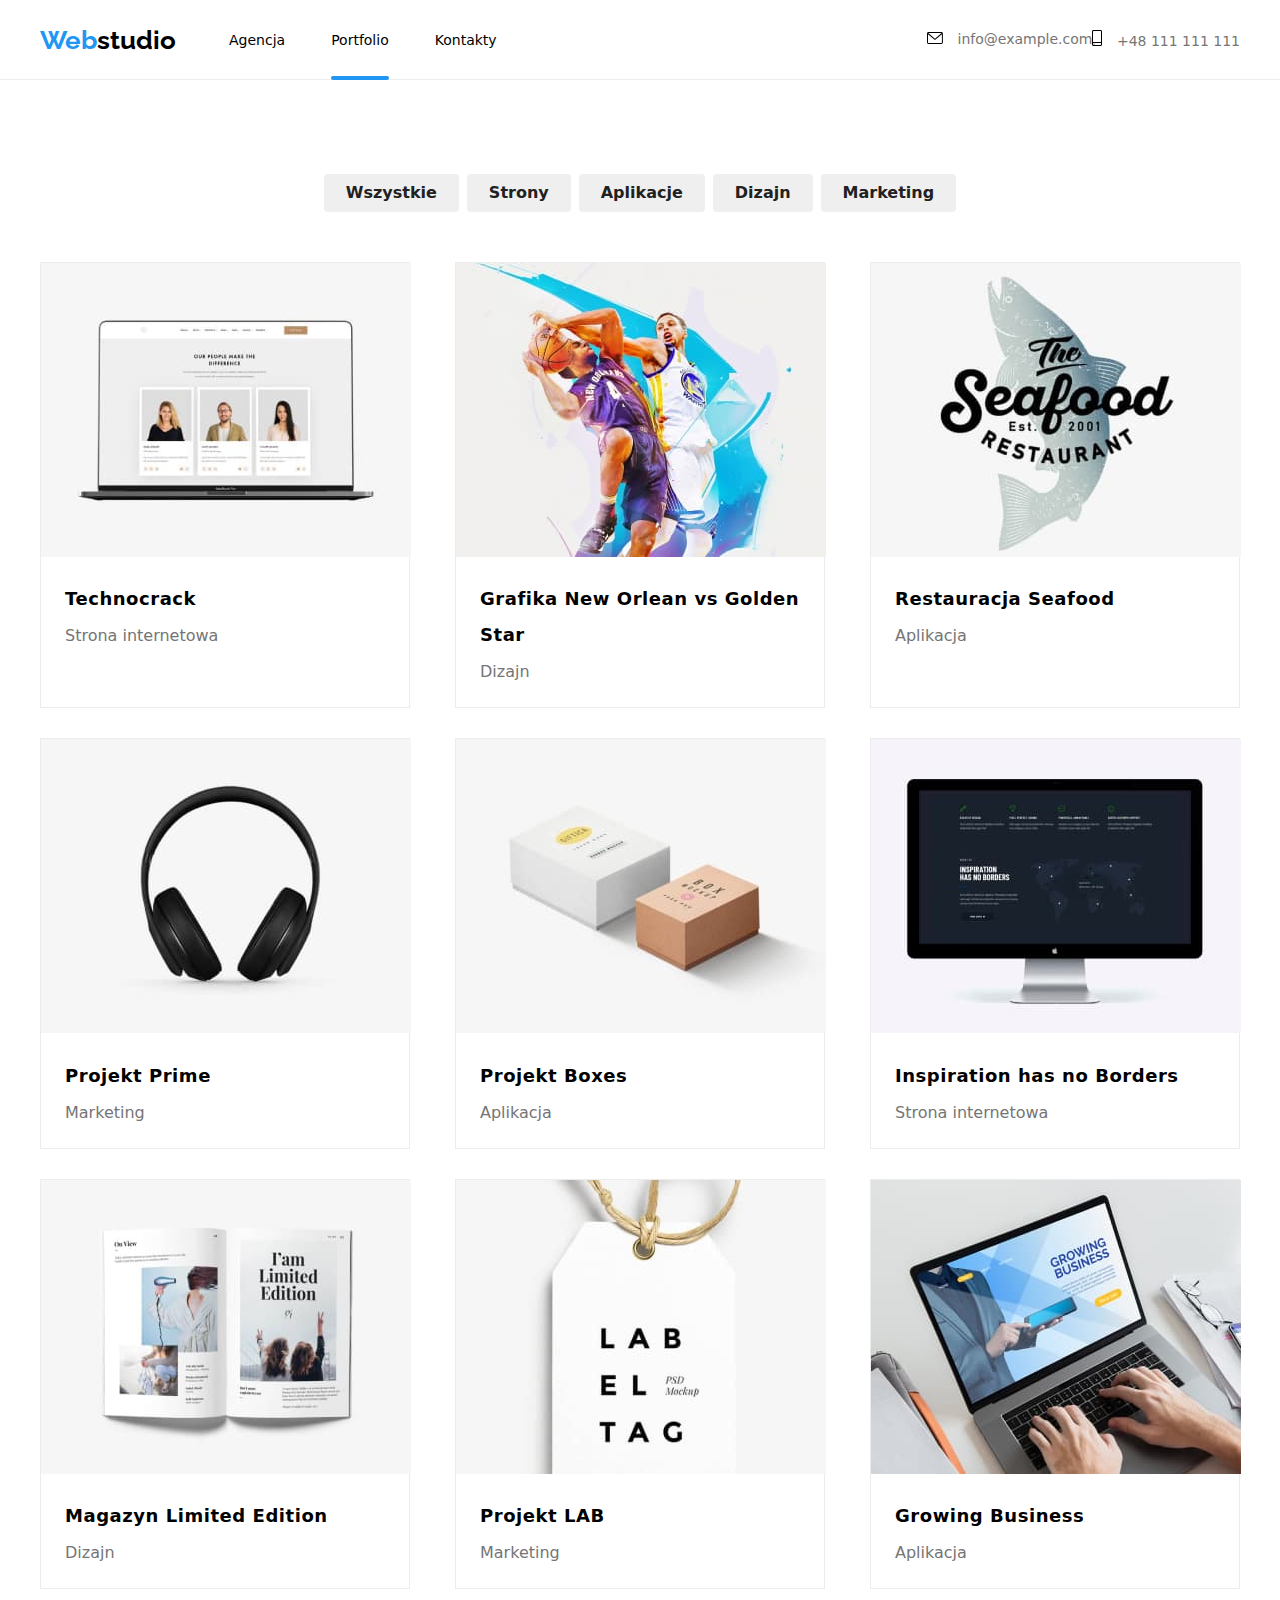
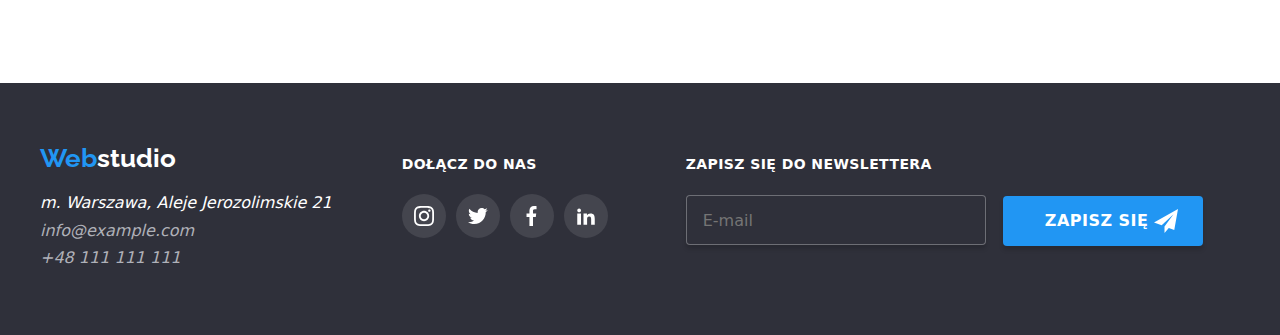
==== portfolio.html @ 2fdfc5b1 "start" ====
<!DOCTYPE html>
<html lang="pl">
  <head>
    <meta charset="utf-8" />
    <meta name="description" content="Zadanie domowe #1" />
    <link
      href="https://fonts.googleapis.com/css2?family=Raleway:wght@700&family=Roboto:wght@400;500;700;900&display=swap"
      rel="stylesheet"
    />
    <link
    rel="stylesheet"
    href="https://cdnjs.cloudflare.com/ajax/libs/modern-normalize/1.0.0/modern-normalize.min.css"
  />
  <link rel="stylesheet" href="./css/main.css"/>
    <link rel="stylesheet" href="./css/styles.css" />
    <title>Portfolio</title>
  </head>
  <body class="body">
    <header class="header">
      <div class="container container--header">
        <a class="logo logo--dark-theme" href="index.html"><span class="logo__txt-web">Web</span>studio</a>
        <nav class="navigation">
          <ul class="nav-menu">
            <li class="nav-menu__item "><a class="nav-menu__link" href="index.html">Agencja</a></li>
            <li class="nav-menu__item nav-menu__item--current-page"><a class="nav-menu__link" href="portfolio.html">Portfolio</a></li>
            <li class="nav-menu__item nav-menu__item--last-child"><a class="nav-menu__link" href="kontakty.html">Kontakty</a></li>
          </ul>
        </nav>
        <ul class="contacts">
          <li class="contacts-item">
            <a class="contacts-item__link"
              href="mailto:info@example.com"
              >
              <svg class="contacts-item__icon contacts-item__icon--mail">
                <use
                  href="./images/sprite.svg#icon-envelope"
                ></use>
              </svg> info@example.com</a
            >
          </li>
          <li class="contacts-item">
            <a class="contacts-item__link"
              href="tel:+48111111111">  
              <svg class="contacts-item__icon contacts-item__icon--phone">
              <use
                href="./images/sprite.svg#icon-smartphone"
              ></use>
            </svg>
              +48 111 111 111</a
            >
          </li>
        </ul>
    </div>
    </header>

    <main>

      <section class="section">
        <div class="container">
        <ul class="list list--filters">
          <!-- Filters -->
          <li class="filters-item">
            <button class="filters-item__button">Wszystkie</button></li>
          <li class="filters-item">
            <button class="filters-item__button">Strony</button></li>
          <li class="filters-item">
            <button class="filters-item__button">Aplikacje</button></li>
          <li class="filters-item">
            <button class="filters-item__button">Dizajn</button></li>
          <li class="filters-item filters-item--last ">
            <button class="filters-item__button">Marketing</button></li>
        </ul>
        <ul class="list list--projects">
          <li class="project-card">
            <img class="project-card__img"
              src="images/Portfolio_Technocrack.jpg"
              alt="laptop and webpage"
            />
            <h4 class="project-card__title">Technocrack</h4>
            <p class="project-card__object">Strona internetowa</p>
            <div class="projects-hover-overlay"><p class="projects-hover-overlay__txt">
              Technocrack jest popularną platformą wykorzystywaną do rozpowszechniania koronawirusa. Firmy wykorzystują tę platformę do celów szpiegowskich i ataków na niezabezpieczone serwery konkurencji  
            </p></div>
          </li>
          <li class="project-card">
            <img class="project-card-img"
              src="images/Portfolio_basketball.jpg"
              alt="basketball"
            />
            <h4 class="project-card__title" >Grafika New Orlean vs Golden Star</h4>
            <p class="project-card__object">Dizajn</p>
            <div class="projects-hover-overlay"><p class="projects-hover-overlay__txt">
              Technocrack jest popularną platformą wykorzystywaną do rozpowszechniania koronawirusa. Firmy wykorzystują tę platformę do celów szpiegowskich i ataków na niezabezpieczone serwery konkurencji  
            </p></div>
          </li>
          <li class="project-card">
            <img class="project-card-img"
              src="images/Portfolio_seafood.jpg"
              alt="Seefood restaurant"
            />
            <h4 class="project-card__title" >Restauracja Seafood</h4>
            <p class="project-card__object">Aplikacja</p>
            <div class="projects-hover-overlay"><p class="projects-hover-overlay__txt">
              Technocrack jest popularną platformą wykorzystywaną do rozpowszechniania koronawirusa. Firmy wykorzystują tę platformę do celów szpiegowskich i ataków na niezabezpieczone serwery konkurencji  
            </p></div>
          </li>
          <li class="project-card">
            <img class="project-card-img"
              src="images/Portfolio_headphones.jpg"
              alt="headphones"
            />
            <h4 class="project-card__title" >Projekt Prime</h4>
            <p class="project-card__object">Marketing</p>
            <div class="projects-hover-overlay"><p class="projects-hover-overlay__txt">
              Technocrack jest popularną platformą wykorzystywaną do rozpowszechniania koronawirusa. Firmy wykorzystują tę platformę do celów szpiegowskich i ataków na niezabezpieczone serwery konkurencji  
            </p></div>
          </li>
          <li class="project-card">
            <img class="project-card-img"
              src="images/Portfolio_bricks.jpg"
              alt="bricks"
            />
            <h4 class="project-card__title" >Projekt Boxes</h4>
            <p class="project-card__object">Aplikacja</p>
            <div class="projects-hover-overlay"><p class="projects-hover-overlay__txt">
              Technocrack jest popularną platformą wykorzystywaną do rozpowszechniania koronawirusa. Firmy wykorzystują tę platformę do celów szpiegowskich i ataków na niezabezpieczone serwery konkurencji  
            </p></div>
          </li>
          <li class="project-card">
            <img class="project-card-img"
              src="images/Portfolio_monitor.jpg"
              alt="monitor"
            />
            <h4 class="project-card__title" >Inspiration has no Borders</h4>
            <p class="project-card__object">Strona internetowa</p>
            <div class="projects-hover-overlay"><p class="projects-hover-overlay__txt">
              Technocrack jest popularną platformą wykorzystywaną do rozpowszechniania koronawirusa. Firmy wykorzystują tę platformę do celów szpiegowskich i ataków na niezabezpieczone serwery konkurencji  
            </p></div>
          </li>
          <li class="project-card">
            <img class="project-card-img"
              src="images/Portfolio_newspaper.jpg"
              alt="newspaper"
            />
            <h4 class="project-card__title" >Magazyn Limited Edition</h4>
            <p class="project-card__object">Dizajn</p>
            <div class="projects-hover-overlay"><p class="projects-hover-overlay__txt">
              Technocrack jest popularną platformą wykorzystywaną do rozpowszechniania koronawirusa. Firmy wykorzystują tę platformę do celów szpiegowskich i ataków na niezabezpieczone serwery konkurencji  
            </p></div>
          </li>
          <li class="project-card">
            <img class="project-card-img"
              src="images/Portfolio_tag.jpg"
              alt="tag"
            />
            <h4 class="project-card__title" >Projekt LAB</h4>
            <p class="project-card__object">Marketing</p>
            <div class="projects-hover-overlay"><p class="projects-hover-overlay__txt">
              Technocrack jest popularną platformą wykorzystywaną do rozpowszechniania koronawirusa. Firmy wykorzystują tę platformę do celów szpiegowskich i ataków na niezabezpieczone serwery konkurencji  
            </p></div>
          </li>
          <li class="project-card">
            <img class="project-card-img"
              src="images/Portfolio_notebook.jpg"
              alt="notebook"

            />
            <h4 class="project-card__title" >Growing Business</h4>
            <p class="project-card__object">Aplikacja</p>
            <div class="projects-hover-overlay"><p class="projects-hover-overlay__txt">
              Technocrack jest popularną platformą wykorzystywaną do rozpowszechniania koronawirusa. Firmy wykorzystują tę platformę do celów szpiegowskich i ataków na niezabezpieczone serwery konkurencji  
            </p></div>
          </li>
        </ul>
      </div>
      </section>
    </main>



    <footer class="footer">
      <div class="container container--footer">
        <div>
          
          <a class="logo logo--white-theme" href="index.html"><span class="logo__txt-web">Web</span>studio</a>
      <address class="address">m. Warszawa, Aleje Jerozolimskie 21</address>
      <address class="address-contact">
        <a class="address__link"
          href="mailto:info@example.com"
          >info@example.com</a
        >
      </address>
      <address class="address-contact">
        <a class="address__link"
           href="tel:+48111111111"> +48 111 111 111</a>
      </address>
    </div>

    <div class="footer-socials">
      <h4 class="footer-socials__title">DOŁĄCZ DO NAS</h4>
      <ul class="list list--footer-socials">
        <li class="footer-socials-item">
          <a class="socials-item__link socials-item__link--footer" href="#">
            <svg class="socials-item__icon socials-item__icon--footer">
              <use  href="./images/sprite.svg#icon-instagram-2"></use>
            </svg></a>
        </li>
        <li class="footer-socials-item">
          <a class="socials-item__link socials-item__link--footer" href="#">
            <svg class="socials-item__icon socials-item__icon--footer">
              <use  href="./images/sprite.svg#twitter"></use>
            </svg></a>
        </li>
        <li class="footer-socials-item">
          <a class="socials-item__link socials-item__link--footer" href="#">
            <svg class="socials-item__icon socials-item__icon--footer">
              <use  href="./images/sprite.svg#icon-Vector-2"></use>
            </svg></a>
        </li>
        <li class="footer-socials-item">
          <a class="socials-item__link socials-item__link--footer" href="#">
            <svg class="socials-item__icon socials-item__icon--footer">
              <use  href="./images/sprite.svg#icon-linkedin2"></use>
            </svg></a>
        </li>
      </ul>
    </div>
    <div class="newsletter">
      <h4 class="newsletter__txt">ZAPISZ SIĘ DO NEWSLETTERA</h4>
      <form class="newsletter__form">
        <label class="form-label">
        <input class="form-input" type="email" name="email" placeholder="E-mail">
        <button class="form-btn" type="submit">
          <h4 class="form-btn__txt">Zapisz się</h4>
          <svg class="form-btn__send-icon">
            <use href="./images/sprite.svg#icon-form-send"></use>
          </svg>
        </button>
      </label>
      </form>
    </div>
    </div>
    </footer>
  </body>
</html>
---- css/main.css ----
.is-hidden {
  opacity: 0;
  visibility: hidden;
  pointer-events: none;
}

:root {
  --black: #000000;
  --white: #FFFFFF;
  --white-grey: #ececec;
  --grey: #757575;
  --text-black: #212121;
  --blue: #2196f3;
  --social-grey: #afb1b8;
  --dark-grey: #2F303A;
}

h4 {
  font-size: 14px;
  line-height: 1.42;
  font-weight: bold;
  font-style: normal;
  letter-spacing: 0.03em;
  text-transform: uppercase;
}

h3 {
  line-height: 1.1875;
  font-family: "Roboto";
  font-style: normal;
  font-weight: 500;
  font-size: 16px;
  text-align: center;
  letter-spacing: 0.03em;
}

ul {
  padding-inline-start: 0px;
  margin-block-start: 0;
  margin-block-end: 0;
}

.container {
  width: 1200px;
  margin: 0 auto;
}

.container--header {
  display: flex;
  align-items: center;
  height: 80px;
}

.container--footer {
  padding-top: 60px;
  display: flex;
}

.section {
  padding: 94px 0px;
}

.section--team {
  background-color: var(--white-grey);
}

.section__title {
  font-size: 36px;
  line-height: 1.166;
  text-align: center;
}

.list {
  list-style-type: none;
  display: flex;
  justify-content: space-between;
}

.list--socials {
  margin-right: 32px;
  margin-left: 32px;
  margin-bottom: 18px;
  padding-bottom: 12px;
}

.list--footer-socials {
  gap: 10px;
}

.list--filters {
  justify-content: center;
  margin-bottom: 50px;
}

.list--projects {
  flex-wrap: wrap;
  row-gap: 30px;
}

.header {
  height: 80px;
  border-bottom: 1px solid var(--white-grey);
}

.header__content {
  width: 1200px;
  margin: 0 auto;
  display: flex;
  align-items: center;
  height: 80px;
}

.logo {
  font-family: "Raleway", sans-serif;
  font-weight: 700;
  font-size: 26px;
  line-height: 1.19;
  text-decoration: none;
  margin-right: 53px;
}

.logo--dark-theme {
  color: var(--black);
}

.logo--white-theme {
  color: var(--white);
}

.logo__txt-web {
  color: var(--blue);
}

.nav-menu {
  list-style-type: none;
  display: flex;
  padding-inline-start: 0;
}

.nav-menu__item {
  margin-right: 46px;
}

.nav-menu__item--last-child {
  margin-right: 0;
}

.nav-menu__link {
  font-size: 14px;
  font-weight: 500;
  line-height: 1.14;
  text-decoration: none;
  color: var(--black);
  list-style-type: none;
  transition-property: color;
}
.nav-menu__link:hover, .nav-menu__link:focus {
  color: var(--blue);
  transition-duration: 250ms;
  transition-timing-function: cubic-bezier(0.4, 0, 0.2, 1);
}

.nav-menu__item--current-page {
  position: relative;
}

.nav-menu__item--current-page::after {
  content: "";
  display: block;
  position: absolute;
  border-top: 4px solid var(--blue);
  border-radius: 2px;
  width: 100%;
  bottom: -31px;
  left: 0;
}

.contacts {
  padding-inline-start: 0;
  list-style-type: none;
  display: flex;
  margin-left: auto;
}

.contacts__item {
  margin-right: 50px;
}

.contacts-item__link {
  text-decoration: none;
  color: var(--grey);
  font-size: 14px;
  line-height: 1.14;
  font-weight: 500;
  transition-property: color;
}
.contacts-item__link:hover, .contacts-item__link:focus {
  color: var(--blue);
  stroke: var(--blue);
  transition-duration: 250ms;
  transition-timing-function: cubic-bezier(0.4, 0, 0.2, 1);
}

.contacts-item__icon {
  margin-right: 10px;
}

.contacts-item__icon--mail {
  width: 16px;
  height: 12px;
}

.contacts-item__icon--phone {
  width: 10px;
  height: 16px;
}

.hero {
  background-color: var(--dark-grey);
  height: 600px;
  background: url("../images/team_image.jpg"), linear-gradient(rgba(47, 48, 58, 0.4), rgba(47, 48, 58, 0.4));
  background-size: cover;
  max-width: 1600px;
  margin: 0 auto;
}

.hero__slogan {
  font-size: 44px;
  font-weight: 900;
  line-height: 1.6;
  color: var(--white);
  font-family: "Roboto", sans-serif;
  text-align: center;
  width: 696px;
  padding-top: 200px;
  margin: auto;
}

.hero__button {
  line-height: 1.875;
  font-weight: bold;
  color: var(--white);
  background-color: var(--blue);
  cursor: pointer;
  width: 200px;
  padding: 10px 42px;
  margin: 30px 500px 0px;
  box-shadow: 0px 4px 4px rgba(0, 0, 0, 0.15);
  border-radius: 4px;
  border: 0;
}

/* Features */
.features-item {
  margin-right: 20px;
  font-size: 14px;
  width: 270px;
}

.features-item__box {
  background-color: var(--white-grey);
  height: 120px;
  width: 270px;
  left: 215px;
  border-radius: 4px;
  display: flex;
  justify-content: center;
  align-items: center;
}

.features-item__tittle {
  line-height: 1.42;
  font-weight: bold;
  font-style: normal;
  letter-spacing: 0.03em;
}

.features-item__text {
  color: var(--grey);
}

.features-item__box--antenna {
  width: 65.32px;
  height: 70px;
}

.features-item__box--clock {
  width: 66.96px;
  height: 70px;
}

.features-item__box--diagram {
  width: 53.69px;
  height: 70px;
}

.features-item__box--astronaut {
  width: 54.83px;
  height: 60.66px;
}

.interests-item {
  position: relative;
  width: 370px;
}

.interests-item__img {
  height: 294px;
}

.interests-item__subject {
  color: var(--white);
  background-color: rgba(47, 48, 58, 0.8);
  width: 370px;
  height: 70px;
  display: flex;
  align-items: center;
  justify-content: center;
  position: absolute;
  bottom: 4px;
}

.team-card {
  background-color: var(--white);
  width: 270px;
  border-radius: 0px 0px 4px 4px;
  box-shadow: 0px 2px 1px 0px rgba(0, 0, 0, 0.2), 0px 1px 1px 0px rgba(0, 0, 0, 0.14), 0px 1px 3px 0px rgba(0, 0, 0, 0.12);
}

.team-card__img {
  border-radius: 0px;
  width: 270px;
  height: 260px;
}

.team-card__name {
  line-height: 1.1875;
  font-family: "Roboto";
  font-style: normal;
  font-weight: 500;
  font-size: 16px;
  text-align: center;
  letter-spacing: 0.03em;
}

.team-card__job {
  color: var(--grey);
  line-height: 1.1875;
  text-align: center;
}

.clients-item__link {
  width: 170px;
  height: 92px;
  border: 1px solid var(--social-grey);
  border-radius: 4px;
  display: flex;
  justify-content: center;
  align-items: center;
  transition-property: fill, border-color;
}
.clients-item__link:hover, .clients-item__link:focus {
  border-color: var(--blue);
  transition-duration: 250ms;
  transition-timing-function: cubic-bezier(0.4, 0, 0.2, 1);
}
.clients-item__link:hover svg, .clients-item__link:focus svg {
  fill: var(--blue);
  transition-duration: 250ms;
  transition-timing-function: cubic-bezier(0.4, 0, 0.2, 1);
}

.clients-item__icon {
  width: 106px;
  height: 60px;
  fill: var(--social-grey);
}

.footer {
  background-color: var(--dark-grey);
  height: 252px;
  margin: 0 auto;
}

.footer-content {
  width: 1200px;
  margin: 0 auto;
  padding-top: 60px;
  display: flex;
}

.address {
  color: var(--white);
  margin-top: 20px;
}

.address-contact {
  color: var(--social-grey);
  margin-top: 9px;
}

.address__link {
  text-decoration: none;
  color: var(--social-grey);
  margin-top: 9px;
}

.footer-socials {
  margin-left: 70px;
}

.footer-socials__title {
  color: var(--white);
  margin-block-start: 12px;
}

/* NEWSLETTER - FOOTER  */
.newsletter {
  margin-left: 78px;
}

.newsletter__txt {
  margin-block-start: 12px;
  margin-block-end: 20px;
  color: var(--white);
}

.form-input {
  width: 300px;
  height: 50px;
  border: 1px solid rgba(255, 255, 255, 0.3);
  border-radius: 4px;
  box-shadow: 0px 4px 4px 0px rgba(0, 0, 0, 0.15);
  background-color: var(--dark-grey);
  padding-left: 16px;
  color: var(--white);
  outline: none;
}
.form-input:focus {
  outline: 1px solid var(--blue);
}

.form-btn {
  position: relative;
  margin-left: 12px;
  width: 200px;
  height: 50px;
  background: var(--blue);
  color: var(--white);
  box-shadow: 0px 4px 4px rgba(0, 0, 0, 0.15);
  border-radius: 4px;
  border: none;
  padding-left: 42px;
  padding-right: 0;
  cursor: pointer;
}

.form-btn__txt {
  font-size: 16px;
  line-height: 1.875;
  text-align: left;
  margin-block-start: 0;
  margin-block-end: 0;
}

.form-btn__send-icon {
  position: absolute;
  right: 25px;
  top: 13px;
  width: 24px;
  height: 24px;
  fill: var(--white);
}

/* Modal */
.backdrop {
  position: fixed;
  left: 0;
  top: 0;
  width: 100%;
  height: 100%;
  background-color: rgba(0, 0, 0, 0.2);
  transition: 250ms cubic-bezier(0.4, 0, 0.2, 1);
  transition-property: opacity;
}

.modal-content {
  opacity: 100%;
  position: absolute;
  top: 50%;
  left: 50%;
  transform: translate(-50%, -50%);
  background-color: var(--white);
  width: 528px;
  height: 581px;
  box-shadow: 0px 1px 3px rgba(0, 0, 0, 0.12), 0px 1px 1px rgba(0, 0, 0, 0.14), 0px 2px 1px rgba(0, 0, 0, 0.2);
  border-radius: 4px;
}

.modal-close-button {
  position: absolute;
  top: 8px;
  right: 8px;
  display: flex;
  align-items: center;
  justify-content: center;
  padding: 0;
  border: 1px solid rgba(0, 0, 0, 0.1);
  border-radius: 50%;
  height: 30px;
  width: 30px;
  background-color: var(--white);
  cursor: pointer;
  z-index: 1000;
}

.close-button {
  height: 30px;
  width: 30px;
}

.modal-form {
  display: flex;
  flex-direction: column;
  position: relative;
  margin: 0;
  padding-top: 30px;
}

.modal-txt {
  font-size: 20px;
  line-height: 1.17;
  font-weight: 700;
  text-align: center;
  margin-block-start: 0;
  margin-block-end: 0;
}

.modal-form label {
  font-size: 12px;
  line-height: 1.15;
  color: var(--grey);
  padding-left: 40px;
  margin-bottom: 4px;
  margin-top: 12px;
}

.modal-form input {
  width: 448px;
  height: 40px;
  padding-left: 42px;
  border: 1px solid rgba(33, 33, 33, 0.2);
  border-radius: 4px;
}

.modal-form input,
.modal-form textarea {
  color: var(--text-grey);
  font-family: "Roboto";
  font-style: normal;
  font-weight: 400;
  font-size: 12px;
  display: block;
}

.user-comment {
  height: 120px;
  width: 448px;
  padding: 12px 16px;
  resize: none;
  border: 1px solid rgba(33, 33, 33, 0.2);
  border-radius: 4px;
}

.user-comment::placeholder {
  color: rgba(117, 117, 117, 0.5);
  font-size: 12px;
  line-height: 1.15;
}

.icon-user-name {
  width: 12px;
  height: 12px;
  top: 94px;
}

.icon-modal-phone {
  height: 13px;
  width: 13px;
  top: 164px;
}

.icon-modal-email {
  width: 15px;
  height: 12px;
  top: 233px;
}

.icon-user-name {
  width: 12px;
  height: 12px;
}

.modal-checkbox {
  display: flex;
  justify-content: center;
  margin-top: 0;
  padding-right: 40px;
}

.modal-checkbox a {
  color: var(--blue);
}

.checkbox-label::before {
  content: "";
  width: 16px;
  height: 16px;
  margin-left: 0;
  margin-right: 7px;
  display: inline-block;
  border: 3px solid var(--text-black);
  border-radius: 4px;
}

.checkbox-input {
  position: absolute;
  opacity: 0;
}

.checkbox-input:checked + .checkbox-label::before {
  background-color: var(--blue);
  border: none;
  background-image: url(../images/tick.svg);
  background-repeat: no-repeat;
  background-position: center center;
}

.checkbox-label {
  margin: 0;
  padding: 0;
  align-self: center;
}

.modal-form input:hover,
.modal-form textarea:hover {
  border: 1px solid var(--blue);
  border-radius: 4px;
  transition-duration: 250ms;
  transition-timing-function: cubic-bezier(0.4, 0, 0.2, 1);
}

.user-comment:focus-visible,
input:focus-visible {
  outline: none;
  border: 1px solid var(--blue);
}

.modal-send-button {
  width: 200px;
  height: 50px;
  background: var(--blue);
  box-shadow: 0px 4px 4px rgba(0, 0, 0, 0.15);
  border-radius: 4px;
  font-weight: 700;
  font-size: 16px;
  line-height: 1.87;
  text-align: center;
  color: var(--white);
  margin: auto;
  margin-top: 30px;
  border: none;
}

.modal-send-button:hover {
  cursor: pointer;
  transition-duration: 250ms;
  transition-timing-function: cubic-bezier(0.4, 0, 0.2, 1);
}

.modal-form label:focus-within svg {
  fill: var(--blue);
}

.input-icon {
  width: 12px;
  height: 12px;
  fill: var(--black);
  position: absolute;
  left: 52px;
}

/* Portfolio */
.filters-item {
  margin-right: 8px;
}

.filters-item--last {
  margin-right: 0;
}

.filters-item__button {
  line-height: 1.625;
  font-weight: bold;
  padding: 6px 22px;
  color: var(--text-black);
  cursor: pointer;
  border: none;
  border-radius: 4px;
  transition-property: background-color, color, box-shadow;
}
.filters-item__button:hover, .filters-item__button:focus {
  color: var(--white);
  background-color: var(--blue);
  box-shadow: 0px 2px 2px 0px rgba(0, 0, 0, 0.12), 0px 1px 2px 0px rgba(0, 0, 0, 0.08), 0px 3px 1px 0px rgba(0, 0, 0, 0.1);
  transition-duration: 250ms;
  transition-timing-function: cubic-bezier(0.4, 0, 0.2, 1);
}

/* Projects */
.project-card {
  width: 370px;
  background-color: var(--white);
  list-style-type: none;
  border: 1px solid var(--white-grey);
  transition-property: box-shadow;
  position: relative;
}
.project-card:hover, .project-card:focus {
  box-shadow: 1px 4px 6px 0px rgba(0, 0, 0, 0.16), 0px 4px 4px 0px rgba(0, 0, 0, 0.06), 0px 1px 1px 0px rgba(0, 0, 0, 0.12);
  transition-duration: 250ms;
  transition-timing-function: cubic-bezier(0.4, 0, 0.2, 1);
}

.project-card__img {
  width: 370px;
  height: 294px;
}

.project-card__title {
  font-weight: 700;
  font-size: 18px;
  line-height: 2;
  margin-left: 24px;
  margin-right: 24px;
  display: block;
  margin-block-start: 20px;
  margin-block-end: 4px;
  text-transform: none;
}

.project-card__object {
  line-height: 1.875;
  color: var(--grey);
  margin-left: 24px;
  margin-right: 24px;
  margin-bottom: 20px;
  margin-block-start: 0px;
}

.projects-hover-overlay {
  position: absolute;
  bottom: 110px;
  width: 100%;
  height: 0;
  background: var(--blue);
  position: absolute;
  overflow: hidden;
  transition-property: height;
}

.project-card:hover .projects-hover-overlay {
  height: 300px;
  transition-duration: 250ms;
  transition-timing-function: cubic-bezier(0.4, 0, 0.2, 1);
}

.projects-hover-overlay__txt {
  display: inline;
  padding: 45px 49px 45px 24px;
  margin-top: 0;
  font-size: 18px;
  font-weight: 400;
  line-height: 28px;
  letter-spacing: 0.03em;
  text-align: left;
  color: var(--white);
  position: absolute;
}

.socials-item__icon {
  width: 20px;
  height: 20px;
}

.socials-item__icon--team {
  fill: var(--social-grey);
  transition-property: fill;
}
.socials-item__icon--team:hover, .socials-item__icon--team:focus {
  fill: var(--white);
  transition-duration: 250ms;
  transition-timing-function: cubic-bezier(0.4, 0, 0.2, 1);
}

.socials-item__icon--footer {
  fill: var(--white);
}

.socials-item__link {
  width: 44px;
  height: 44px;
  border-radius: 50%;
  display: flex;
  align-items: center;
  justify-content: center;
  transition-property: background-color;
}
.socials-item__link:hover, .socials-item__link:focus {
  background-color: var(--blue);
  transition-duration: 250ms;
  transition-timing-function: cubic-bezier(0.4, 0, 0.2, 1);
}

.socials-item__link--footer {
  background: rgba(255, 255, 255, 0.1);
}/*# sourceMappingURL=main.css.map */
---- css/styles.css ----

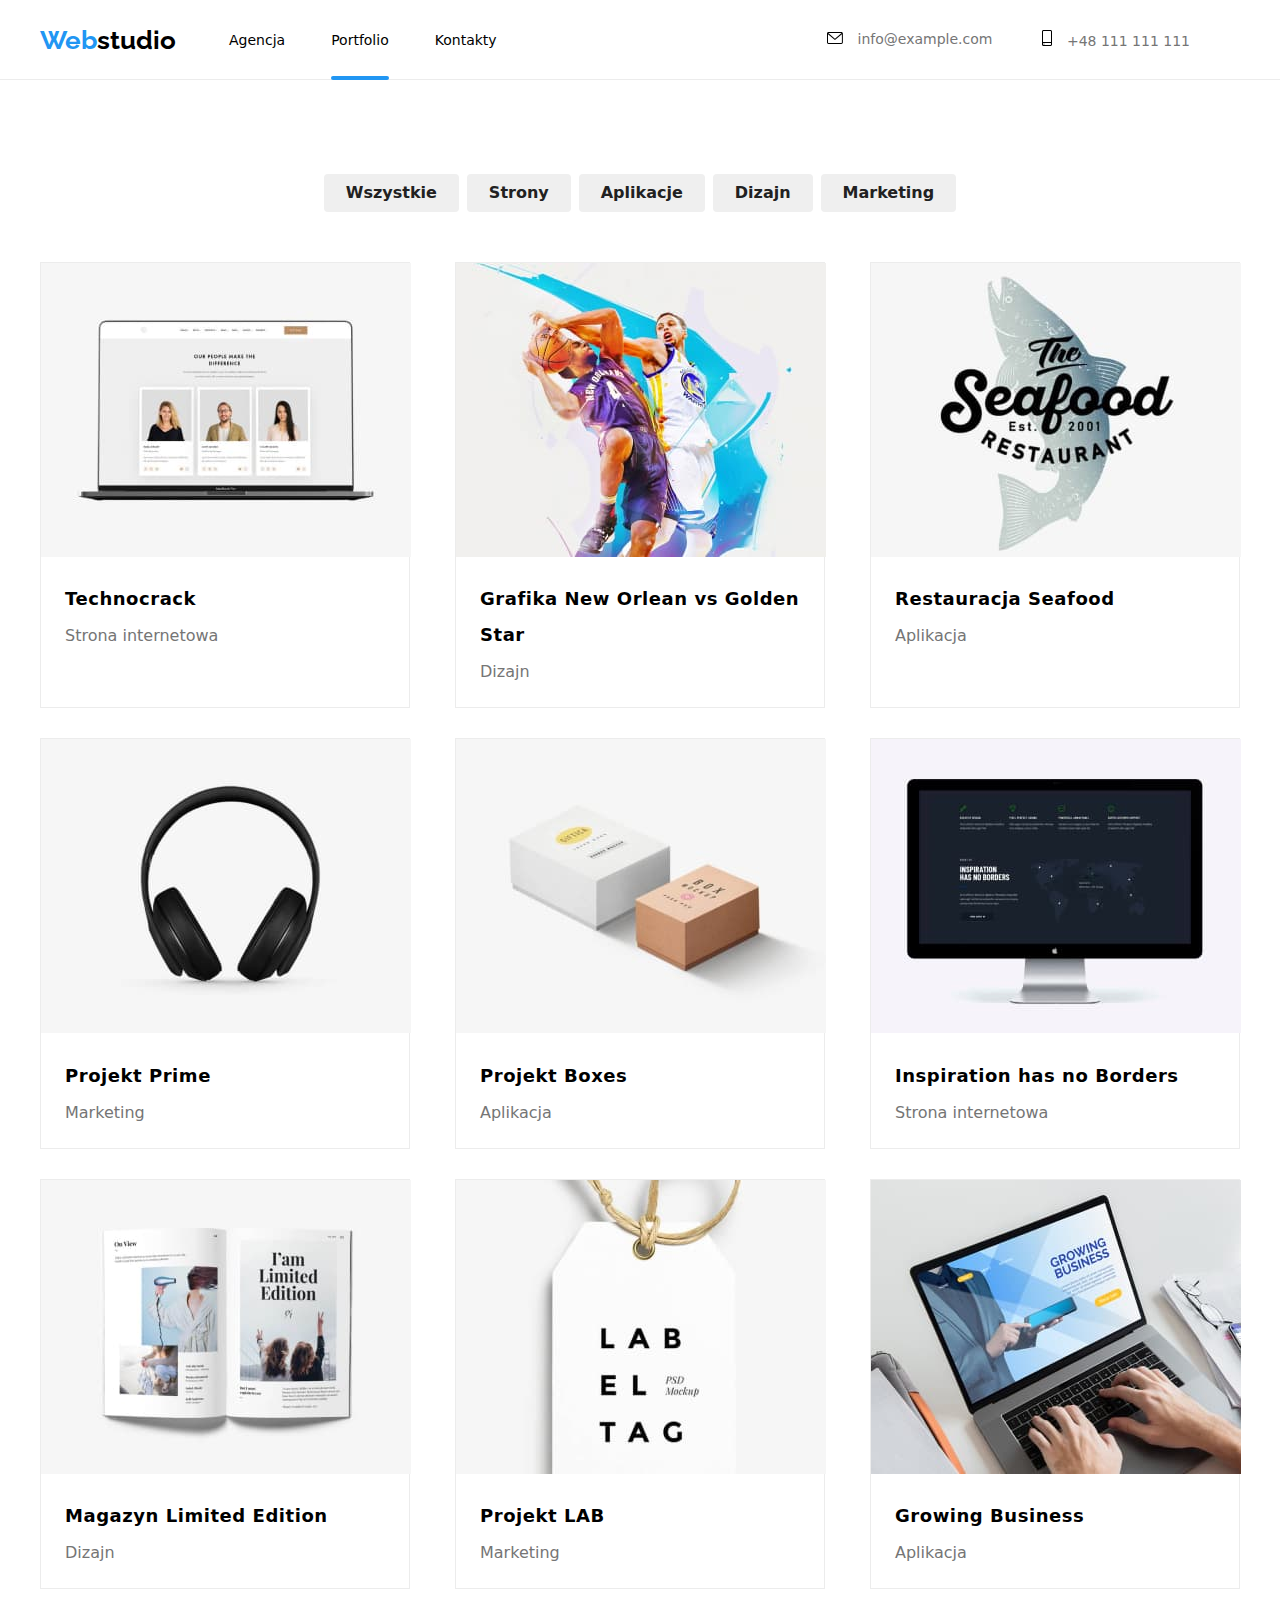
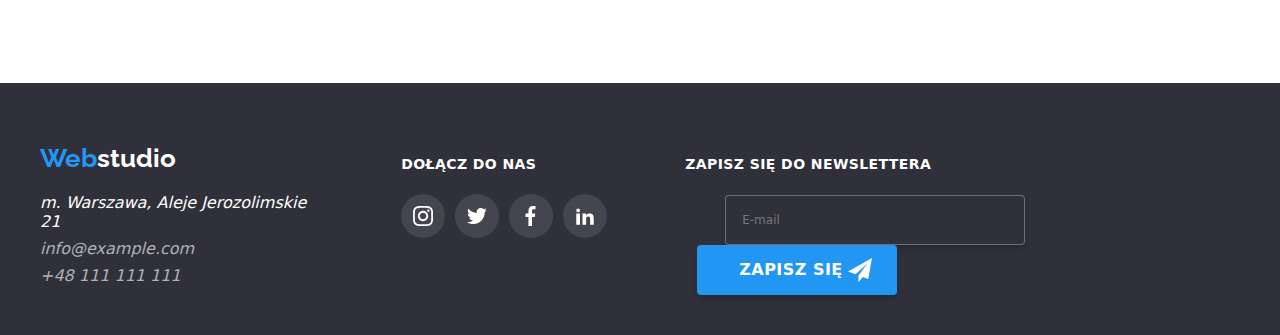
==== commit a7ea4bf5: "homework 7 changes" ====
--- a/portfolio.html
+++ b/portfolio.html
@@ -27,21 +27,21 @@
           </ul>
         </nav>
         <ul class="contacts">
-          <li class="contacts-item">
-            <a class="contacts-item__link"
+          <li class="contacts__item">
+            <a class="contacts__link"
               href="mailto:info@example.com"
               >
-              <svg class="contacts-item__icon contacts-item__icon--mail">
+              <svg class="contacts__icon contacts__icon--mail">
                 <use
                   href="./images/sprite.svg#icon-envelope"
                 ></use>
               </svg> info@example.com</a
             >
           </li>
-          <li class="contacts-item">
-            <a class="contacts-item__link"
+          <li class="contacts__item">
+            <a class="contacts__link"
               href="tel:+48111111111">  
-              <svg class="contacts-item__icon contacts-item__icon--phone">
+              <svg class="contacts__icon contacts__icon--phone">
               <use
                 href="./images/sprite.svg#icon-smartphone"
               ></use>
@@ -184,13 +184,13 @@
           
           <a class="logo logo--white-theme" href="index.html"><span class="logo__txt-web">Web</span>studio</a>
       <address class="address">m. Warszawa, Aleje Jerozolimskie 21</address>
-      <address class="address-contact">
+      <address class="address--grey">
         <a class="address__link"
           href="mailto:info@example.com"
           >info@example.com</a
         >
       </address>
-      <address class="address-contact">
+      <address class="address--grey">
         <a class="address__link"
            href="tel:+48111111111"> +48 111 111 111</a>
       </address>
@@ -199,25 +199,25 @@
     <div class="footer-socials">
       <h4 class="footer-socials__title">DOŁĄCZ DO NAS</h4>
       <ul class="list list--footer-socials">
-        <li class="footer-socials-item">
+        <li>
           <a class="socials-item__link socials-item__link--footer" href="#">
             <svg class="socials-item__icon socials-item__icon--footer">
               <use  href="./images/sprite.svg#icon-instagram-2"></use>
             </svg></a>
         </li>
-        <li class="footer-socials-item">
+        <li>
           <a class="socials-item__link socials-item__link--footer" href="#">
             <svg class="socials-item__icon socials-item__icon--footer">
               <use  href="./images/sprite.svg#twitter"></use>
             </svg></a>
         </li>
-        <li class="footer-socials-item">
+        <li>
           <a class="socials-item__link socials-item__link--footer" href="#">
             <svg class="socials-item__icon socials-item__icon--footer">
               <use  href="./images/sprite.svg#icon-Vector-2"></use>
             </svg></a>
         </li>
-        <li class="footer-socials-item">
+        <li>
           <a class="socials-item__link socials-item__link--footer" href="#">
             <svg class="socials-item__icon socials-item__icon--footer">
               <use  href="./images/sprite.svg#icon-linkedin2"></use>
--- a/css/main.css
+++ b/css/main.css
@@ -40,17 +40,23 @@
   margin-block-end: 0;
 }
 
+:hover {
+  transition: 250ms cubic-bezier(0.4, 0, 0.2, 1);
+}
+
+:focus {
+  transition: 250ms cubic-bezier(0.4, 0, 0.2, 1);
+}
+
 .container {
   width: 1200px;
   margin: 0 auto;
 }
-
 .container--header {
   display: flex;
   align-items: center;
   height: 80px;
 }
-
 .container--footer {
   padding-top: 60px;
   display: flex;
@@ -59,11 +65,9 @@
 .section {
   padding: 94px 0px;
 }
-
 .section--team {
   background-color: var(--white-grey);
 }
-
 .section__title {
   font-size: 36px;
   line-height: 1.166;
@@ -75,23 +79,19 @@
   display: flex;
   justify-content: space-between;
 }
-
 .list--socials {
   margin-right: 32px;
   margin-left: 32px;
   margin-bottom: 18px;
   padding-bottom: 12px;
 }
-
 .list--footer-socials {
   gap: 10px;
 }
-
 .list--filters {
   justify-content: center;
   margin-bottom: 50px;
 }
-
 .list--projects {
   flex-wrap: wrap;
   row-gap: 30px;
@@ -100,14 +100,6 @@
 .header {
   height: 80px;
   border-bottom: 1px solid var(--white-grey);
-}
-
-.header__content {
-  width: 1200px;
-  margin: 0 auto;
-  display: flex;
-  align-items: center;
-  height: 80px;
 }
 
 .logo {
@@ -118,15 +110,12 @@
   text-decoration: none;
   margin-right: 53px;
 }
-
 .logo--dark-theme {
   color: var(--black);
 }
-
 .logo--white-theme {
   color: var(--white);
 }
-
 .logo__txt-web {
   color: var(--blue);
 }
@@ -136,15 +125,6 @@
   display: flex;
   padding-inline-start: 0;
 }
-
-.nav-menu__item {
-  margin-right: 46px;
-}
-
-.nav-menu__item--last-child {
-  margin-right: 0;
-}
-
 .nav-menu__link {
   font-size: 14px;
   font-weight: 500;
@@ -153,13 +133,19 @@
   color: var(--black);
   list-style-type: none;
   transition-property: color;
+  transition: 250ms cubic-bezier(0.4, 0, 0.2, 1);
 }
 .nav-menu__link:hover, .nav-menu__link:focus {
   color: var(--blue);
   transition-duration: 250ms;
   transition-timing-function: cubic-bezier(0.4, 0, 0.2, 1);
 }
-
+.nav-menu__item {
+  margin-right: 46px;
+}
+.nav-menu__item--last-child {
+  margin-right: 0;
+}
 .nav-menu__item--current-page {
   position: relative;
 }
@@ -181,36 +167,35 @@
   display: flex;
   margin-left: auto;
 }
-
 .contacts__item {
   margin-right: 50px;
 }
-
-.contacts-item__link {
+.contacts__link {
   text-decoration: none;
   color: var(--grey);
   font-size: 14px;
   line-height: 1.14;
   font-weight: 500;
   transition-property: color;
-}
-.contacts-item__link:hover, .contacts-item__link:focus {
+  transition: 250ms cubic-bezier(0.4, 0, 0.2, 1);
+}
+.contacts__link:hover, .contacts__link:focus {
   color: var(--blue);
   stroke: var(--blue);
-  transition-duration: 250ms;
-  transition-timing-function: cubic-bezier(0.4, 0, 0.2, 1);
-}
-
-.contacts-item__icon {
+  transition: 250ms cubic-bezier(0.4, 0, 0.2, 1);
+}
+.contacts__link:hover:hover svg, .contacts__link:hover:focus svg, .contacts__link:focus:hover svg, .contacts__link:focus:focus svg {
+  fill: var(--blue);
+}
+.contacts__icon {
   margin-right: 10px;
-}
-
-.contacts-item__icon--mail {
+  transition: 250ms cubic-bezier(0.4, 0, 0.2, 1);
+}
+.contacts__icon--mail {
   width: 16px;
   height: 12px;
 }
-
-.contacts-item__icon--phone {
+.contacts__icon--phone {
   width: 10px;
   height: 16px;
 }
@@ -223,7 +208,6 @@
   max-width: 1600px;
   margin: 0 auto;
 }
-
 .hero__slogan {
   font-size: 44px;
   font-weight: 900;
@@ -235,7 +219,6 @@
   padding-top: 200px;
   margin: auto;
 }
-
 .hero__button {
   line-height: 1.875;
   font-weight: bold;
@@ -256,7 +239,6 @@
   font-size: 14px;
   width: 270px;
 }
-
 .features-item__box {
   background-color: var(--white-grey);
   height: 120px;
@@ -267,47 +249,39 @@
   justify-content: center;
   align-items: center;
 }
-
+.features-item__box--antenna {
+  width: 65.32px;
+  height: 70px;
+}
+.features-item__box--clock {
+  width: 66.96px;
+  height: 70px;
+}
+.features-item__box--diagram {
+  width: 53.69px;
+  height: 70px;
+}
+.features-item__box--astronaut {
+  width: 54.83px;
+  height: 60.66px;
+}
 .features-item__tittle {
   line-height: 1.42;
   font-weight: bold;
   font-style: normal;
   letter-spacing: 0.03em;
 }
-
 .features-item__text {
   color: var(--grey);
-}
-
-.features-item__box--antenna {
-  width: 65.32px;
-  height: 70px;
-}
-
-.features-item__box--clock {
-  width: 66.96px;
-  height: 70px;
-}
-
-.features-item__box--diagram {
-  width: 53.69px;
-  height: 70px;
-}
-
-.features-item__box--astronaut {
-  width: 54.83px;
-  height: 60.66px;
 }
 
 .interests-item {
   position: relative;
   width: 370px;
 }
-
 .interests-item__img {
   height: 294px;
 }
-
 .interests-item__subject {
   color: var(--white);
   background-color: rgba(47, 48, 58, 0.8);
@@ -326,13 +300,11 @@
   border-radius: 0px 0px 4px 4px;
   box-shadow: 0px 2px 1px 0px rgba(0, 0, 0, 0.2), 0px 1px 1px 0px rgba(0, 0, 0, 0.14), 0px 1px 3px 0px rgba(0, 0, 0, 0.12);
 }
-
 .team-card__img {
   border-radius: 0px;
   width: 270px;
   height: 260px;
 }
-
 .team-card__name {
   line-height: 1.1875;
   font-family: "Roboto";
@@ -342,7 +314,6 @@
   text-align: center;
   letter-spacing: 0.03em;
 }
-
 .team-card__job {
   color: var(--grey);
   line-height: 1.1875;
@@ -357,23 +328,21 @@
   display: flex;
   justify-content: center;
   align-items: center;
-  transition-property: fill, border-color;
-}
-.clients-item__link:hover, .clients-item__link:focus {
+  transition-property: border-color;
+  transition: 250ms cubic-bezier(0.4, 0, 0.2, 1);
+}
+.clients-item__link:hover {
   border-color: var(--blue);
-  transition-duration: 250ms;
-  transition-timing-function: cubic-bezier(0.4, 0, 0.2, 1);
-}
-.clients-item__link:hover svg, .clients-item__link:focus svg {
+}
+.clients-item__link:hover:hover svg, .clients-item__link:hover:focus svg {
   fill: var(--blue);
-  transition-duration: 250ms;
-  transition-timing-function: cubic-bezier(0.4, 0, 0.2, 1);
-}
-
+}
 .clients-item__icon {
   width: 106px;
   height: 60px;
   fill: var(--social-grey);
+  transition-property: fill;
+  transition: 250ms cubic-bezier(0.4, 0, 0.2, 1);
 }
 
 .footer {
@@ -382,23 +351,14 @@
   margin: 0 auto;
 }
 
-.footer-content {
-  width: 1200px;
-  margin: 0 auto;
-  padding-top: 60px;
-  display: flex;
-}
-
 .address {
   color: var(--white);
   margin-top: 20px;
 }
-
-.address-contact {
+.address--grey {
   color: var(--social-grey);
   margin-top: 9px;
 }
-
 .address__link {
   text-decoration: none;
   color: var(--social-grey);
@@ -408,7 +368,6 @@
 .footer-socials {
   margin-left: 70px;
 }
-
 .footer-socials__title {
   color: var(--white);
   margin-block-start: 12px;
@@ -418,7 +377,6 @@
 .newsletter {
   margin-left: 78px;
 }
-
 .newsletter__txt {
   margin-block-start: 12px;
   margin-block-end: 20px;
@@ -454,7 +412,6 @@
   padding-right: 0;
   cursor: pointer;
 }
-
 .form-btn__txt {
   font-size: 16px;
   line-height: 1.875;
@@ -462,7 +419,6 @@
   margin-block-start: 0;
   margin-block-end: 0;
 }
-
 .form-btn__send-icon {
   position: absolute;
   right: 25px;
@@ -497,7 +453,7 @@
   border-radius: 4px;
 }
 
-.modal-close-button {
+.modal-close {
   position: absolute;
   top: 8px;
   right: 8px;
@@ -513,8 +469,7 @@
   cursor: pointer;
   z-index: 1000;
 }
-
-.close-button {
+.modal-close__button {
   height: 30px;
   width: 30px;
 }
@@ -526,8 +481,7 @@
   margin: 0;
   padding-top: 30px;
 }
-
-.modal-txt {
+.modal-form__title {
   font-size: 20px;
   line-height: 1.17;
   font-weight: 700;
@@ -535,8 +489,28 @@
   margin-block-start: 0;
   margin-block-end: 0;
 }
-
-.modal-form label {
+.modal-form__button {
+  width: 200px;
+  height: 50px;
+  background: var(--blue);
+  box-shadow: 0px 4px 4px rgba(0, 0, 0, 0.15);
+  border-radius: 4px;
+  font-weight: 700;
+  font-size: 16px;
+  line-height: 1.87;
+  text-align: center;
+  color: var(--white);
+  margin: auto;
+  margin-top: 30px;
+  border: none;
+  transition: 250ms cubic-bezier(0.4, 0, 0.2, 1);
+}
+.modal-form__button:hover {
+  cursor: pointer;
+  transition: 250ms cubic-bezier(0.4, 0, 0.2, 1);
+}
+
+.form-label {
   font-size: 12px;
   line-height: 1.15;
   color: var(--grey);
@@ -544,75 +518,101 @@
   margin-bottom: 4px;
   margin-top: 12px;
 }
-
-.modal-form input {
+.form-label:focus-within svg {
+  fill: var(--blue);
+}
+.form-label__input {
   width: 448px;
   height: 40px;
   padding-left: 42px;
   border: 1px solid rgba(33, 33, 33, 0.2);
   border-radius: 4px;
-}
-
-.modal-form input,
-.modal-form textarea {
   color: var(--text-grey);
   font-family: "Roboto";
   font-style: normal;
   font-weight: 400;
   font-size: 12px;
   display: block;
-}
-
-.user-comment {
+  transition: 250ms cubic-bezier(0.4, 0, 0.2, 1);
+}
+.form-label__input:hover {
+  border: 1px solid var(--blue);
+  border-radius: 4px;
+  transition-duration: 250ms;
+  transition-timing-function: cubic-bezier(0.4, 0, 0.2, 1);
+}
+.form-label__input:focus-visible {
+  outline: none;
+  border: 1px solid var(--blue);
+}
+.form-label__textarea {
   height: 120px;
   width: 448px;
   padding: 12px 16px;
   resize: none;
   border: 1px solid rgba(33, 33, 33, 0.2);
   border-radius: 4px;
-}
-
-.user-comment::placeholder {
+  color: var(--text-grey);
+  font-family: "Roboto";
+  font-style: normal;
+  font-weight: 400;
+  font-size: 12px;
+  display: block;
+  transition: 250ms cubic-bezier(0.4, 0, 0.2, 1);
+}
+.form-label__textarea:hover {
+  border: 1px solid var(--blue);
+  border-radius: 4px;
+  transition-duration: 2500ms;
+  transition-timing-function: cubic-bezier(0.4, 0, 0.2, 1);
+}
+.form-label__textarea::placeholder {
   color: rgba(117, 117, 117, 0.5);
   font-size: 12px;
   line-height: 1.15;
 }
-
-.icon-user-name {
+.form-label__textarea:focus-visible {
+  outline: none;
+  border: 1px solid var(--blue);
+}
+.form-label__symbol {
+  width: 12px;
+  height: 12px;
+  fill: var(--black);
+  position: absolute;
+  left: 52px;
+}
+.form-label__symbol--username {
   width: 12px;
   height: 12px;
   top: 94px;
 }
-
-.icon-modal-phone {
+.form-label__symbol--phone {
   height: 13px;
   width: 13px;
   top: 164px;
 }
-
-.icon-modal-email {
+.form-label__symbol--email {
   width: 15px;
   height: 12px;
   top: 233px;
 }
 
-.icon-user-name {
-  width: 12px;
-  height: 12px;
-}
-
-.modal-checkbox {
-  display: flex;
-  justify-content: center;
+.form-checkbox {
+  display: flex;
   margin-top: 0;
   padding-right: 40px;
-}
-
-.modal-checkbox a {
+  padding-left: 40px;
+}
+.form-checkbox__label {
+  margin: 0;
+  padding: 0;
+  align-self: center;
+}
+.form-checkbox__label a {
   color: var(--blue);
 }
-
-.checkbox-label::before {
+.form-checkbox__label::before {
   content: "";
   width: 16px;
   height: 16px;
@@ -622,13 +622,13 @@
   border: 3px solid var(--text-black);
   border-radius: 4px;
 }
-
-.checkbox-input {
+.form-checkbox__input {
   position: absolute;
   opacity: 0;
-}
-
-.checkbox-input:checked + .checkbox-label::before {
+  align-self: flex-start;
+}
+
+.form-checkbox__input:checked + .form-checkbox__label::before {
   background-color: var(--blue);
   border: none;
   background-image: url(../images/tick.svg);
@@ -636,69 +636,13 @@
   background-position: center center;
 }
 
-.checkbox-label {
-  margin: 0;
-  padding: 0;
-  align-self: center;
-}
-
-.modal-form input:hover,
-.modal-form textarea:hover {
-  border: 1px solid var(--blue);
-  border-radius: 4px;
-  transition-duration: 250ms;
-  transition-timing-function: cubic-bezier(0.4, 0, 0.2, 1);
-}
-
-.user-comment:focus-visible,
-input:focus-visible {
-  outline: none;
-  border: 1px solid var(--blue);
-}
-
-.modal-send-button {
-  width: 200px;
-  height: 50px;
-  background: var(--blue);
-  box-shadow: 0px 4px 4px rgba(0, 0, 0, 0.15);
-  border-radius: 4px;
-  font-weight: 700;
-  font-size: 16px;
-  line-height: 1.87;
-  text-align: center;
-  color: var(--white);
-  margin: auto;
-  margin-top: 30px;
-  border: none;
-}
-
-.modal-send-button:hover {
-  cursor: pointer;
-  transition-duration: 250ms;
-  transition-timing-function: cubic-bezier(0.4, 0, 0.2, 1);
-}
-
-.modal-form label:focus-within svg {
-  fill: var(--blue);
-}
-
-.input-icon {
-  width: 12px;
-  height: 12px;
-  fill: var(--black);
-  position: absolute;
-  left: 52px;
-}
-
 /* Portfolio */
 .filters-item {
   margin-right: 8px;
 }
-
 .filters-item--last {
   margin-right: 0;
 }
-
 .filters-item__button {
   line-height: 1.625;
   font-weight: bold;
@@ -708,13 +652,13 @@
   border: none;
   border-radius: 4px;
   transition-property: background-color, color, box-shadow;
+  transition: 250ms cubic-bezier(0.4, 0, 0.2, 1);
 }
 .filters-item__button:hover, .filters-item__button:focus {
   color: var(--white);
   background-color: var(--blue);
   box-shadow: 0px 2px 2px 0px rgba(0, 0, 0, 0.12), 0px 1px 2px 0px rgba(0, 0, 0, 0.08), 0px 3px 1px 0px rgba(0, 0, 0, 0.1);
-  transition-duration: 250ms;
-  transition-timing-function: cubic-bezier(0.4, 0, 0.2, 1);
+  transition: 250ms cubic-bezier(0.4, 0, 0.2, 1);
 }
 
 /* Projects */
@@ -725,18 +669,17 @@
   border: 1px solid var(--white-grey);
   transition-property: box-shadow;
   position: relative;
+  transition: 250ms cubic-bezier(0.4, 0, 0.2, 1);
 }
 .project-card:hover, .project-card:focus {
   box-shadow: 1px 4px 6px 0px rgba(0, 0, 0, 0.16), 0px 4px 4px 0px rgba(0, 0, 0, 0.06), 0px 1px 1px 0px rgba(0, 0, 0, 0.12);
   transition-duration: 250ms;
   transition-timing-function: cubic-bezier(0.4, 0, 0.2, 1);
 }
-
 .project-card__img {
   width: 370px;
   height: 294px;
 }
-
 .project-card__title {
   font-weight: 700;
   font-size: 18px;
@@ -748,7 +691,6 @@
   margin-block-end: 4px;
   text-transform: none;
 }
-
 .project-card__object {
   line-height: 1.875;
   color: var(--grey);
@@ -767,14 +709,8 @@
   position: absolute;
   overflow: hidden;
   transition-property: height;
-}
-
-.project-card:hover .projects-hover-overlay {
-  height: 300px;
-  transition-duration: 250ms;
-  transition-timing-function: cubic-bezier(0.4, 0, 0.2, 1);
-}
-
+  transition: 250ms cubic-bezier(0.4, 0, 0.2, 1);
+}
 .projects-hover-overlay__txt {
   display: inline;
   padding: 45px 49px 45px 24px;
@@ -788,23 +724,9 @@
   position: absolute;
 }
 
-.socials-item__icon {
-  width: 20px;
-  height: 20px;
-}
-
-.socials-item__icon--team {
-  fill: var(--social-grey);
-  transition-property: fill;
-}
-.socials-item__icon--team:hover, .socials-item__icon--team:focus {
-  fill: var(--white);
-  transition-duration: 250ms;
-  transition-timing-function: cubic-bezier(0.4, 0, 0.2, 1);
-}
-
-.socials-item__icon--footer {
-  fill: var(--white);
+.project-card:hover .projects-hover-overlay {
+  height: 300px;
+  transition: 250ms cubic-bezier(0.4, 0, 0.2, 1);
 }
 
 .socials-item__link {
@@ -815,13 +737,27 @@
   align-items: center;
   justify-content: center;
   transition-property: background-color;
+  transition: 250ms cubic-bezier(0.4, 0, 0.2, 1);
 }
 .socials-item__link:hover, .socials-item__link:focus {
   background-color: var(--blue);
-  transition-duration: 250ms;
-  transition-timing-function: cubic-bezier(0.4, 0, 0.2, 1);
-}
-
+}
+.socials-item__link:hover:hover svg, .socials-item__link:hover:focus svg, .socials-item__link:focus:hover svg, .socials-item__link:focus:focus svg {
+  fill: var(--white);
+}
 .socials-item__link--footer {
   background: rgba(255, 255, 255, 0.1);
+}
+
+.socials-item__icon {
+  width: 20px;
+  height: 20px;
+  transition: 250ms cubic-bezier(0.4, 0, 0.2, 1);
+}
+.socials-item__icon--team {
+  fill: var(--social-grey);
+  transition-property: fill;
+}
+.socials-item__icon--footer {
+  fill: var(--white);
 }/*# sourceMappingURL=main.css.map */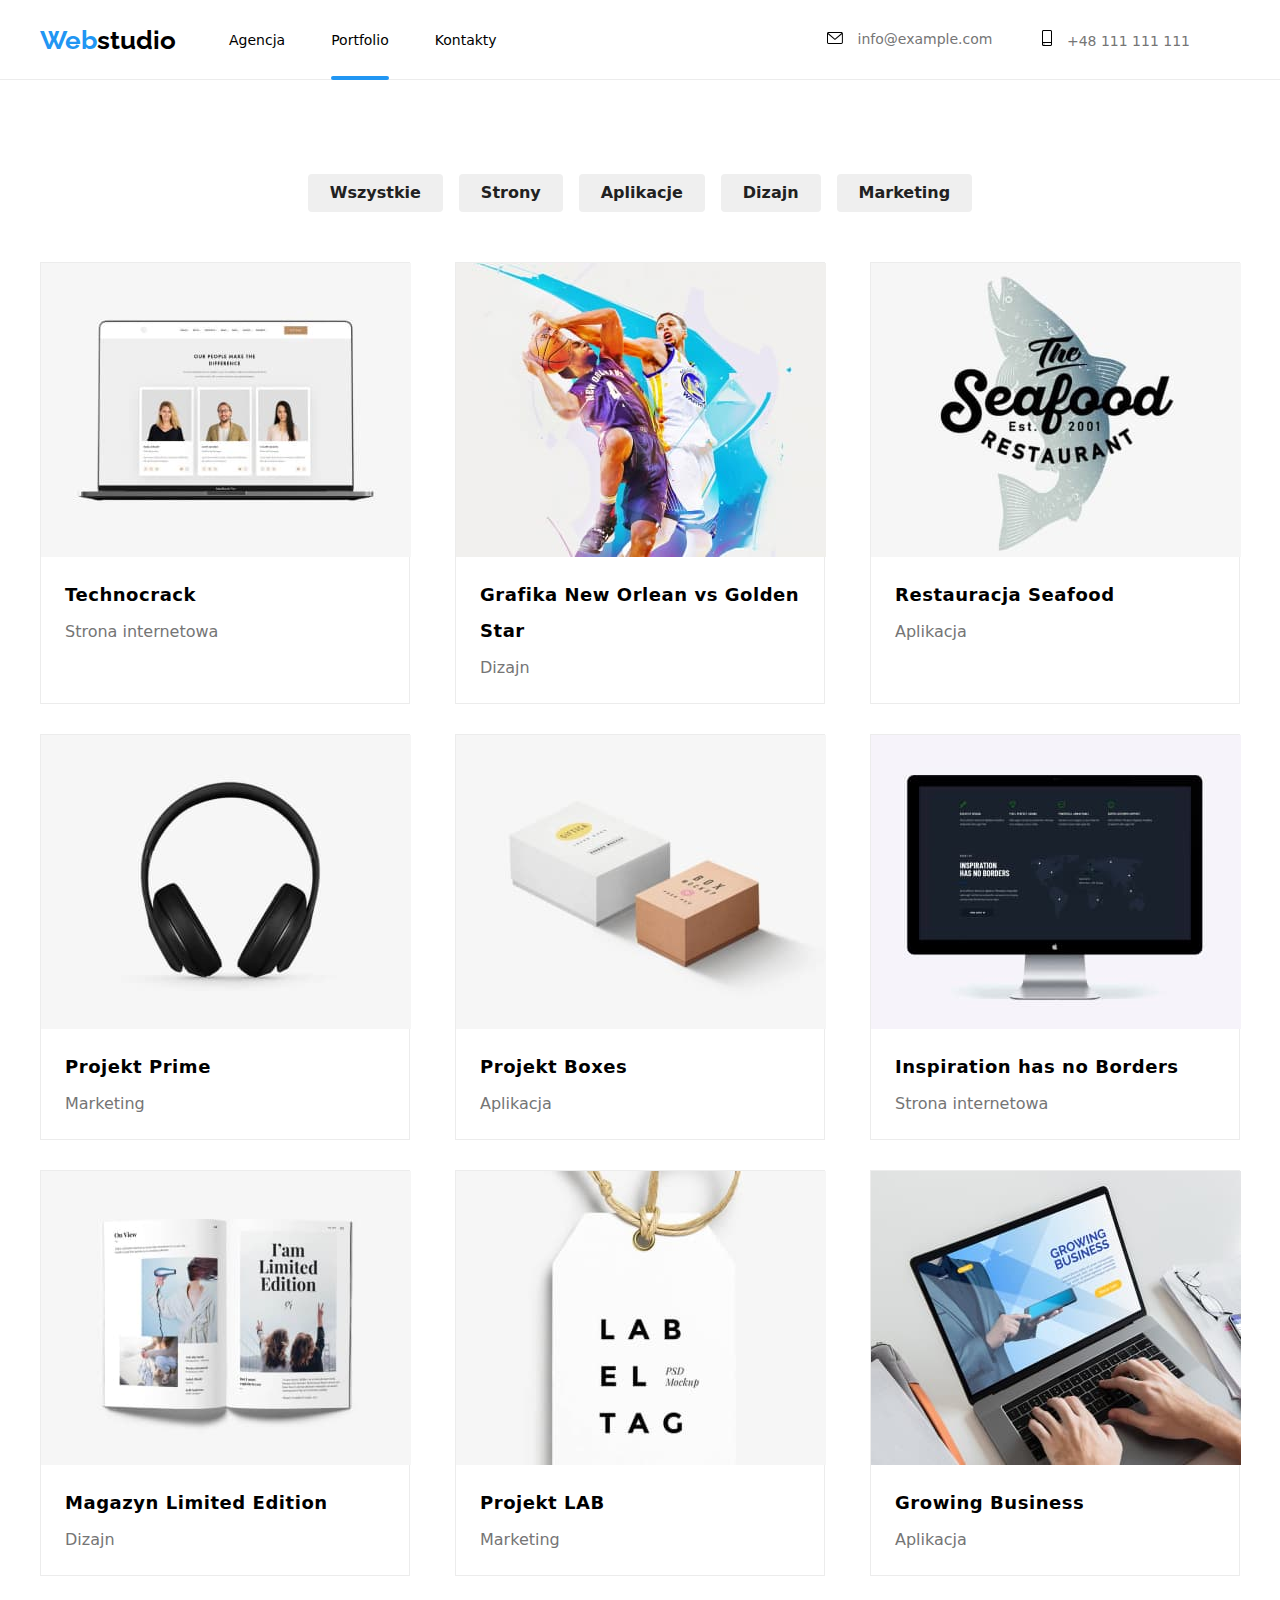
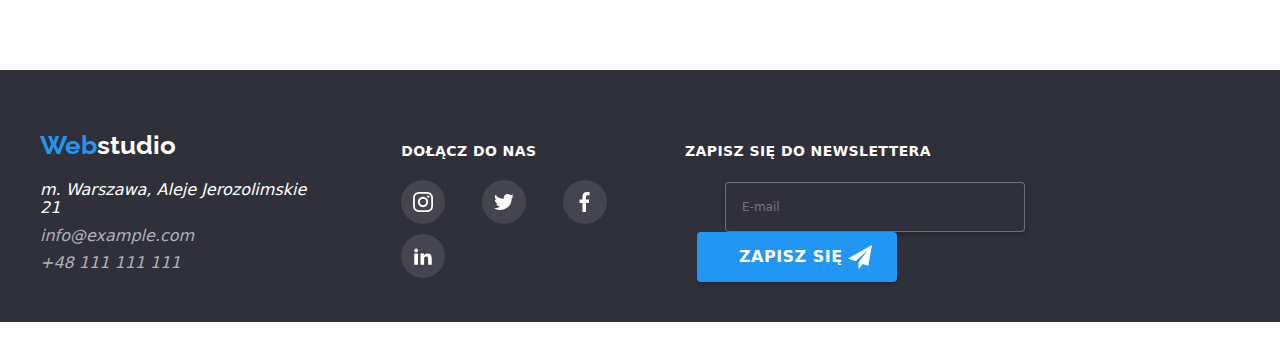
==== commit 8a9a0082: "Portfolio" ====
--- a/portfolio.html
+++ b/portfolio.html
@@ -2,7 +2,8 @@
 <html lang="pl">
   <head>
     <meta charset="utf-8" />
-    <meta name="description" content="Zadanie domowe #1" />
+    <meta http-equiv="X-UA-Compatible" content="IE=edge" />
+    <meta name="viewport" content="width=device-width, initial-scale=1.0" />
     <link
       href="https://fonts.googleapis.com/css2?family=Raleway:wght@700&family=Roboto:wght@400;500;700;900&display=swap"
       rel="stylesheet"
@@ -50,6 +51,12 @@
             >
           </li>
         </ul>
+        <div class="mobile-navigation">
+          <button class="mobile-navigation__button js-open-menu">
+          <svg class="mobile-navigation__icon">
+            <use href="./images/sprite.svg#icon-menu"></use>
+          </svg></button>
+        </div>
     </div>
     </header>
 
@@ -83,7 +90,7 @@
             </p></div>
           </li>
           <li class="project-card">
-            <img class="project-card-img"
+            <img class="project-card__img"
               src="images/Portfolio_basketball.jpg"
               alt="basketball"
             />
@@ -94,7 +101,7 @@
             </p></div>
           </li>
           <li class="project-card">
-            <img class="project-card-img"
+            <img class="project-card__img"
               src="images/Portfolio_seafood.jpg"
               alt="Seefood restaurant"
             />
@@ -105,7 +112,7 @@
             </p></div>
           </li>
           <li class="project-card">
-            <img class="project-card-img"
+            <img class="project-card__img"
               src="images/Portfolio_headphones.jpg"
               alt="headphones"
             />
@@ -116,7 +123,7 @@
             </p></div>
           </li>
           <li class="project-card">
-            <img class="project-card-img"
+            <img class="project-card__img"
               src="images/Portfolio_bricks.jpg"
               alt="bricks"
             />
@@ -127,7 +134,7 @@
             </p></div>
           </li>
           <li class="project-card">
-            <img class="project-card-img"
+            <img class="project-card__img"
               src="images/Portfolio_monitor.jpg"
               alt="monitor"
             />
@@ -138,7 +145,7 @@
             </p></div>
           </li>
           <li class="project-card">
-            <img class="project-card-img"
+            <img class="project-card__img"
               src="images/Portfolio_newspaper.jpg"
               alt="newspaper"
             />
@@ -149,7 +156,7 @@
             </p></div>
           </li>
           <li class="project-card">
-            <img class="project-card-img"
+            <img class="project-card__img"
               src="images/Portfolio_tag.jpg"
               alt="tag"
             />
@@ -160,7 +167,7 @@
             </p></div>
           </li>
           <li class="project-card">
-            <img class="project-card-img"
+            <img class="project-card__img"
               src="images/Portfolio_notebook.jpg"
               alt="notebook"
 
--- a/css/main.css
+++ b/css/main.css
@@ -15,6 +15,25 @@
   --dark-grey: #2F303A;
 }
 
+p {
+  margin-block-end: 0;
+  margin-block-start: 0;
+}
+
+h2 {
+  text-align: center;
+  padding-bottom: 30px;
+  font-weight: 700;
+  font-size: 28px;
+  line-height: 1.7;
+  margin-block-end: 0;
+  margin-block-start: 0;
+}
+
+button:hover {
+  cursor: pointer;
+}
+
 h4 {
   font-size: 14px;
   line-height: 1.42;
@@ -32,280 +51,29 @@
   font-size: 16px;
   text-align: center;
   letter-spacing: 0.03em;
-}
-
-ul {
-  padding-inline-start: 0px;
   margin-block-start: 0;
   margin-block-end: 0;
 }
 
-:hover {
-  transition: 250ms cubic-bezier(0.4, 0, 0.2, 1);
-}
-
-:focus {
-  transition: 250ms cubic-bezier(0.4, 0, 0.2, 1);
-}
-
-.container {
-  width: 1200px;
-  margin: 0 auto;
-}
-.container--header {
-  display: flex;
-  align-items: center;
-  height: 80px;
-}
-.container--footer {
-  padding-top: 60px;
-  display: flex;
-}
-
-.section {
-  padding: 94px 0px;
-}
-.section--team {
-  background-color: var(--white-grey);
-}
-.section__title {
-  font-size: 36px;
-  line-height: 1.166;
-  text-align: center;
-}
-
-.list {
-  list-style-type: none;
-  display: flex;
-  justify-content: space-between;
-}
-.list--socials {
-  margin-right: 32px;
-  margin-left: 32px;
-  margin-bottom: 18px;
-  padding-bottom: 12px;
-}
-.list--footer-socials {
-  gap: 10px;
-}
-.list--filters {
-  justify-content: center;
-  margin-bottom: 50px;
-}
-.list--projects {
-  flex-wrap: wrap;
-  row-gap: 30px;
-}
-
-.header {
-  height: 80px;
-  border-bottom: 1px solid var(--white-grey);
-}
-
-.logo {
-  font-family: "Raleway", sans-serif;
-  font-weight: 700;
-  font-size: 26px;
-  line-height: 1.19;
-  text-decoration: none;
-  margin-right: 53px;
-}
-.logo--dark-theme {
-  color: var(--black);
-}
-.logo--white-theme {
-  color: var(--white);
-}
-.logo__txt-web {
-  color: var(--blue);
-}
-
-.nav-menu {
-  list-style-type: none;
-  display: flex;
-  padding-inline-start: 0;
-}
-.nav-menu__link {
+@media screen and (min-width: 1200px) {
+  h2 {
+    text-align: center;
+    padding-bottom: 50px;
+    font-weight: 700;
+    font-size: 36px;
+    line-height: 1.6;
+  }
+}
+h4 {
   font-size: 14px;
-  font-weight: 500;
-  line-height: 1.14;
-  text-decoration: none;
-  color: var(--black);
-  list-style-type: none;
-  transition-property: color;
-  transition: 250ms cubic-bezier(0.4, 0, 0.2, 1);
-}
-.nav-menu__link:hover, .nav-menu__link:focus {
-  color: var(--blue);
-  transition-duration: 250ms;
-  transition-timing-function: cubic-bezier(0.4, 0, 0.2, 1);
-}
-.nav-menu__item {
-  margin-right: 46px;
-}
-.nav-menu__item--last-child {
-  margin-right: 0;
-}
-.nav-menu__item--current-page {
-  position: relative;
-}
-
-.nav-menu__item--current-page::after {
-  content: "";
-  display: block;
-  position: absolute;
-  border-top: 4px solid var(--blue);
-  border-radius: 2px;
-  width: 100%;
-  bottom: -31px;
-  left: 0;
-}
-
-.contacts {
-  padding-inline-start: 0;
-  list-style-type: none;
-  display: flex;
-  margin-left: auto;
-}
-.contacts__item {
-  margin-right: 50px;
-}
-.contacts__link {
-  text-decoration: none;
-  color: var(--grey);
-  font-size: 14px;
-  line-height: 1.14;
-  font-weight: 500;
-  transition-property: color;
-  transition: 250ms cubic-bezier(0.4, 0, 0.2, 1);
-}
-.contacts__link:hover, .contacts__link:focus {
-  color: var(--blue);
-  stroke: var(--blue);
-  transition: 250ms cubic-bezier(0.4, 0, 0.2, 1);
-}
-.contacts__link:hover:hover svg, .contacts__link:hover:focus svg, .contacts__link:focus:hover svg, .contacts__link:focus:focus svg {
-  fill: var(--blue);
-}
-.contacts__icon {
-  margin-right: 10px;
-  transition: 250ms cubic-bezier(0.4, 0, 0.2, 1);
-}
-.contacts__icon--mail {
-  width: 16px;
-  height: 12px;
-}
-.contacts__icon--phone {
-  width: 10px;
-  height: 16px;
-}
-
-.hero {
-  background-color: var(--dark-grey);
-  height: 600px;
-  background: url("../images/team_image.jpg"), linear-gradient(rgba(47, 48, 58, 0.4), rgba(47, 48, 58, 0.4));
-  background-size: cover;
-  max-width: 1600px;
-  margin: 0 auto;
-}
-.hero__slogan {
-  font-size: 44px;
-  font-weight: 900;
-  line-height: 1.6;
-  color: var(--white);
-  font-family: "Roboto", sans-serif;
-  text-align: center;
-  width: 696px;
-  padding-top: 200px;
-  margin: auto;
-}
-.hero__button {
-  line-height: 1.875;
-  font-weight: bold;
-  color: var(--white);
-  background-color: var(--blue);
-  cursor: pointer;
-  width: 200px;
-  padding: 10px 42px;
-  margin: 30px 500px 0px;
-  box-shadow: 0px 4px 4px rgba(0, 0, 0, 0.15);
-  border-radius: 4px;
-  border: 0;
-}
-
-/* Features */
-.features-item {
-  margin-right: 20px;
-  font-size: 14px;
-  width: 270px;
-}
-.features-item__box {
-  background-color: var(--white-grey);
-  height: 120px;
-  width: 270px;
-  left: 215px;
-  border-radius: 4px;
-  display: flex;
-  justify-content: center;
-  align-items: center;
-}
-.features-item__box--antenna {
-  width: 65.32px;
-  height: 70px;
-}
-.features-item__box--clock {
-  width: 66.96px;
-  height: 70px;
-}
-.features-item__box--diagram {
-  width: 53.69px;
-  height: 70px;
-}
-.features-item__box--astronaut {
-  width: 54.83px;
-  height: 60.66px;
-}
-.features-item__tittle {
   line-height: 1.42;
   font-weight: bold;
   font-style: normal;
   letter-spacing: 0.03em;
-}
-.features-item__text {
-  color: var(--grey);
-}
-
-.interests-item {
-  position: relative;
-  width: 370px;
-}
-.interests-item__img {
-  height: 294px;
-}
-.interests-item__subject {
-  color: var(--white);
-  background-color: rgba(47, 48, 58, 0.8);
-  width: 370px;
-  height: 70px;
-  display: flex;
-  align-items: center;
-  justify-content: center;
-  position: absolute;
-  bottom: 4px;
-}
-
-.team-card {
-  background-color: var(--white);
-  width: 270px;
-  border-radius: 0px 0px 4px 4px;
-  box-shadow: 0px 2px 1px 0px rgba(0, 0, 0, 0.2), 0px 1px 1px 0px rgba(0, 0, 0, 0.14), 0px 1px 3px 0px rgba(0, 0, 0, 0.12);
-}
-.team-card__img {
-  border-radius: 0px;
-  width: 270px;
-  height: 260px;
-}
-.team-card__name {
+  text-transform: uppercase;
+}
+
+h3 {
   line-height: 1.1875;
   font-family: "Roboto";
   font-style: normal;
@@ -314,14 +82,966 @@
   text-align: center;
   letter-spacing: 0.03em;
 }
-.team-card__job {
-  color: var(--grey);
+
+ul {
+  padding-inline-start: 0px;
+  margin-block-start: 0;
+  margin-block-end: 0;
+}
+
+:hover {
+  transition: 250ms cubic-bezier(0.4, 0, 0.2, 1);
+}
+
+:focus {
+  transition: 250ms cubic-bezier(0.4, 0, 0.2, 1);
+}
+
+img {
+  display: block;
+}
+
+h4 {
+  font-size: 14px;
+  line-height: 1.42;
+  font-weight: bold;
+  font-style: normal;
+  letter-spacing: 0.03em;
+  text-transform: uppercase;
+}
+
+h3 {
   line-height: 1.1875;
+  font-family: "Roboto";
+  font-style: normal;
+  font-weight: 500;
+  font-size: 16px;
   text-align: center;
-}
-
+  letter-spacing: 0.03em;
+}
+
+p {
+  margin-block-end: 0;
+  margin-block-start: 0;
+}
+
+@media screen and (max-width: 767px) {
+  .container {
+    max-width: 480px;
+    align-items: center;
+    padding: 0 15px;
+    margin: 0 auto;
+    padding-bottom: 60px;
+  }
+  .container--header {
+    display: flex;
+    align-items: center;
+    width: 100%;
+    max-width: 480px;
+    height: 60px;
+    justify-content: space-between;
+    padding: 0;
+  }
+  .container--footer {
+    display: flex;
+    align-items: center;
+    flex-direction: column;
+    max-width: 480px;
+    padding-top: 60px;
+    padding-bottom: 60px;
+    text-align: center;
+  }
+}
+@media screen and (min-width: 768px) and (max-width: 1199px) {
+  .container {
+    max-width: 768px;
+    align-items: center;
+    padding-bottom: 60px;
+    margin: 0 auto;
+  }
+  .container--header {
+    display: flex;
+    align-items: center;
+    max-width: 768px;
+    min-height: 80px;
+    justify-content: space-between;
+    margin: 0 auto;
+  }
+  .container--footer {
+    display: flex;
+    align-items: center;
+    flex-direction: row;
+    flex-wrap: wrap;
+    justify-content: space-around;
+    max-width: 768px;
+    padding-top: 60px;
+    padding-bottom: 60px;
+    text-align: center;
+  }
+}
+@media screen and (min-width: 1200px) {
+  .container {
+    width: 1200px;
+    margin: 0 auto;
+  }
+  .container--header {
+    display: flex;
+    align-items: center;
+    height: 80px;
+  }
+  .container--footer {
+    padding-top: 60px;
+    display: flex;
+  }
+}
+.section {
+  padding-top: 60px;
+  align-items: center;
+}
+.section--hide {
+  display: none;
+}
+.section--team {
+  background-color: var(--white-grey);
+}
+.section__title {
+  font-size: 36px;
+  line-height: 1.166;
+  text-align: center;
+}
+
+@media screen and (min-width: 1200px) {
+  .section {
+    padding: 94px 0px;
+  }
+  .section--team {
+    background-color: var(--white-grey);
+  }
+  .section__title {
+    font-size: 36px;
+    line-height: 1.166;
+    text-align: center;
+  }
+  .section {
+    padding-bottom: 94px;
+  }
+}
+.list {
+  list-style-type: none;
+  display: flex;
+  justify-content: center;
+  flex-wrap: wrap;
+  margin: 0 auto;
+  gap: 30px;
+}
+.list--socials {
+  margin-right: 122px;
+  margin-left: 122px;
+  margin-bottom: 24px;
+  gap: 10px;
+}
+.list--footer-socials {
+  gap: 10px;
+  margin-bottom: 60px;
+}
+.list--filters {
+  justify-content: center;
+  margin-bottom: 40px;
+  justify-content: flex-start;
+  gap: 8px;
+  row-gap: 15px;
+}
+.list--projects {
+  flex-wrap: wrap;
+  row-gap: 30px;
+}
+
+@media screen and (min-width: 768px) and (max-width: 1199px) {
+  .list {
+    list-style-type: none;
+    display: flex;
+    justify-content: center;
+    flex-wrap: wrap;
+    gap: 30px;
+    margin: 0 auto;
+  }
+  .list--socials {
+    margin-bottom: 24px;
+    gap: 10px;
+  }
+  .list--footer-socials {
+    gap: 10px;
+    margin-bottom: 60px;
+  }
+  .list--filters {
+    justify-content: center;
+    margin-bottom: 30px;
+    gap: 8px;
+  }
+  .list--projects {
+    flex-wrap: wrap;
+    row-gap: 30px;
+    justify-content: flex-start;
+  }
+}
+@media screen and (min-width: 1200px) {
+  .list {
+    list-style-type: none;
+    display: flex;
+    justify-content: space-between;
+  }
+  .list--socials {
+    margin-right: 32px;
+    margin-left: 32px;
+    margin-bottom: 30px;
+  }
+  .list--footer-socials {
+    gap: 10px;
+  }
+  .list--filters {
+    justify-content: center;
+    margin-bottom: 50px;
+  }
+  .list--projects {
+    flex-wrap: wrap;
+    row-gap: 30px;
+  }
+}
+@media screen and (max-width: 767px) {
+  .header {
+    height: 60px;
+    border-bottom: 1px solid var(--white-grey);
+  }
+}
+@media screen and (min-width: 768px) and (max-width: 1199px) {
+  .mobile-navigation {
+    display: none;
+  }
+  .header {
+    height: 80px;
+    border-bottom: 1px solid var(--white-grey);
+  }
+}
+@media screen and (min-width: 1200px) {
+  .header {
+    height: 80px;
+    border-bottom: 1px solid var(--white-grey);
+  }
+  .mobile-navigation {
+    display: none;
+  }
+}
+.hamburger {
+  position: fixed;
+  top: 0;
+  left: 0;
+  width: 100%;
+  height: 100%;
+  background-color: #fff;
+  transform: translateX(100%);
+  transition: transform 250ms ease-in-out;
+  font-family: "Roboto", "sans-serif";
+  font-weight: 500;
+  font-size: 40px;
+  line-height: 1.17;
+  letter-spacing: 0.02em;
+  display: flex;
+  flex-direction: column;
+  z-index: 1002;
+}
+
+.hamburger-list-container {
+  padding-top: 100px;
+  padding-left: 40px;
+}
+
+.js-menu-container.is-open {
+  transform: translateX(0);
+}
+
+.mobile-navigation__button {
+  background-color: var(--white);
+  border: none;
+  cursor: pointer;
+}
+
+.hamburger__close-btn {
+  background-color: transparent;
+  border: none;
+  cursor: pointer;
+  height: 50px;
+  width: 50px;
+  position: absolute;
+  left: 73%;
+  top: 3%;
+  background-color: rgba(0, 0, 0, 0);
+}
+
+.hamburger__x {
+  width: 70px;
+  height: 70px;
+}
+
+.hamburger-list-container__link {
+  color: var(--text-black);
+}
+
+.hamburger-list-container__link--active {
+  color: var(--blue);
+}
+
+.hamburger-list-container__link--phone {
+  font-weight: 500;
+  font-size: 34px;
+  line-height: 1.17;
+  letter-spacing: 0.02em;
+  color: var(--blue);
+}
+
+.hamburger-list-container__link--mail {
+  font-weight: 500;
+  font-size: 24px;
+  line-height: 1.16;
+  letter-spacing: 0.02em;
+  color: var(--text-grey);
+}
+
+.hamburger-list-container__link:active {
+  color: var(--blue);
+}
+
+.hamburger-list-container__item {
+  margin-bottom: 36px;
+}
+
+.hamburger-list-container__item--first {
+  margin-top: 202px;
+  margin-bottom: 32px;
+}
+
+.hamburger-list-container__item--second {
+  margin-bottom: 64px;
+}
+
+.hamburger-social {
+  color: var(--blue);
+  display: flex;
+  font-size: 18px;
+  line-height: 1.22;
+  letter-spacing: 0.02em;
+  padding-left: 40px;
+  flex-wrap: wrap;
+}
+.hamburger-social__item {
+  margin-bottom: 20px;
+}
+
+.hamburger-social__item::after {
+  content: "";
+  width: 22px;
+  height: 0px;
+  border: 1px solid rgba(33, 33, 33, 0.2);
+  transform: rotate(90deg);
+  margin: 0 10px;
+}
+
+@media screen and (max-width: 767px) {
+  .logo {
+    font-family: "Raleway", sans-serif;
+    font-weight: 700;
+    font-size: 24px;
+    line-height: 1.19;
+    text-decoration: none;
+    margin: 16px 0 16px 15px;
+  }
+  .logo--dark-theme {
+    color: var(--black);
+  }
+  .logo--white-theme {
+    color: var(--white);
+  }
+  .logo__txt-web {
+    color: var(--blue);
+  }
+}
+@media screen and (min-width: 768px) and (max-width: 1199px) {
+  .logo {
+    font-family: "Raleway", sans-serif;
+    font-weight: 700;
+    font-size: 24px;
+    line-height: 1.19;
+    text-decoration: none;
+    margin: 26px 0 26px 15px;
+  }
+  .logo--dark-theme {
+    color: var(--black);
+  }
+  .logo--white-theme {
+    color: var(--white);
+  }
+  .logo__txt-web {
+    color: var(--blue);
+  }
+}
+@media screen and (min-width: 1200px) {
+  .logo {
+    font-family: "Raleway", sans-serif;
+    font-weight: 700;
+    font-size: 26px;
+    line-height: 1.19;
+    text-decoration: none;
+    margin-right: 53px;
+  }
+  .logo--dark-theme {
+    color: var(--black);
+  }
+  .logo--white-theme {
+    color: var(--white);
+  }
+  .logo__txt-web {
+    color: var(--blue);
+  }
+}
+@media screen and (max-width: 767px) {
+  .navigation {
+    display: none;
+  }
+  .mobile-navigation__icon {
+    width: 25px;
+    height: 25px;
+    fill: #000;
+  }
+  .mobile-navigation__icon:hover {
+    fill: var(--blue);
+  }
+}
+@media screen and (min-width: 768px) and (max-width: 1199px) {
+  .nav-menu {
+    list-style-type: none;
+    display: flex;
+    padding-inline-start: 0;
+  }
+  .nav-menu__link {
+    font-size: 14px;
+    font-weight: 500;
+    line-height: 1.14;
+    text-decoration: none;
+    color: var(--black);
+    list-style-type: none;
+    transition-property: color;
+    transition: 250ms cubic-bezier(0.4, 0, 0.2, 1);
+  }
+  .nav-menu__link:hover, .nav-menu__link:focus {
+    color: var(--blue);
+    transition-duration: 250ms;
+    transition-timing-function: cubic-bezier(0.4, 0, 0.2, 1);
+  }
+  .nav-menu__item {
+    margin-right: 46px;
+  }
+  .nav-menu__item--last-child {
+    margin-right: 0;
+  }
+  .nav-menu__item--current-page {
+    position: relative;
+  }
+  .nav-menu__item--current-page::after {
+    content: "";
+    display: block;
+    position: absolute;
+    border-top: 4px solid var(--blue);
+    border-radius: 2px;
+    width: 100%;
+    bottom: -31px;
+    left: 0;
+  }
+}
+@media screen and (min-width: 1200px) {
+  .nav-menu {
+    list-style-type: none;
+    display: flex;
+    padding-inline-start: 0;
+  }
+  .nav-menu__link {
+    font-size: 14px;
+    font-weight: 500;
+    line-height: 1.14;
+    text-decoration: none;
+    color: var(--black);
+    list-style-type: none;
+    transition-property: color;
+    transition: 250ms cubic-bezier(0.4, 0, 0.2, 1);
+  }
+  .nav-menu__link:hover, .nav-menu__link:focus {
+    color: var(--blue);
+    transition-duration: 250ms;
+    transition-timing-function: cubic-bezier(0.4, 0, 0.2, 1);
+  }
+  .nav-menu__item {
+    margin-right: 46px;
+  }
+  .nav-menu__item--last-child {
+    margin-right: 0;
+  }
+  .nav-menu__item--current-page {
+    position: relative;
+  }
+  .nav-menu__item--current-page::after {
+    content: "";
+    display: block;
+    position: absolute;
+    border-top: 4px solid var(--blue);
+    border-radius: 2px;
+    width: 100%;
+    bottom: -31px;
+    left: 0;
+  }
+}
+.contacts {
+  display: none;
+}
+
+@media screen and (min-width: 768px) and (max-width: 1199px) {
+  .contacts {
+    padding-inline-start: 0;
+    list-style-type: none;
+    display: flex;
+    flex-wrap: wrap;
+    flex-direction: column;
+    margin-right: 15px;
+  }
+  .contacts__link {
+    text-decoration: none;
+    color: var(--grey);
+    font-size: 14px;
+    line-height: 1.14;
+    font-weight: 500;
+    transition-property: color;
+    transition: 250ms cubic-bezier(0.4, 0, 0.2, 1);
+  }
+  .contacts__link:hover, .contacts__link:focus {
+    color: var(--blue);
+    stroke: var(--blue);
+    transition: 250ms cubic-bezier(0.4, 0, 0.2, 1);
+  }
+  .contacts__link:hover:hover svg, .contacts__link:hover:focus svg, .contacts__link:focus:hover svg, .contacts__link:focus:focus svg {
+    fill: var(--blue);
+  }
+  .contacts__icon {
+    margin-right: 8px;
+    transition: 250ms cubic-bezier(0.4, 0, 0.2, 1);
+  }
+  .contacts__icon--mail {
+    width: 14px;
+    height: 10px;
+  }
+  .contacts__icon--phone {
+    width: 10px;
+    height: 14px;
+  }
+}
+@media screen and (min-width: 1200px) {
+  .contacts {
+    padding-inline-start: 0;
+    list-style-type: none;
+    display: flex;
+    margin-left: auto;
+  }
+  .contacts__item {
+    margin-right: 50px;
+  }
+  .contacts__link {
+    text-decoration: none;
+    color: var(--grey);
+    font-size: 14px;
+    line-height: 1.14;
+    font-weight: 500;
+    transition-property: color;
+    transition: 250ms cubic-bezier(0.4, 0, 0.2, 1);
+  }
+  .contacts__link:hover, .contacts__link:focus {
+    color: var(--blue);
+    stroke: var(--blue);
+    transition: 250ms cubic-bezier(0.4, 0, 0.2, 1);
+  }
+  .contacts__link:hover:hover svg, .contacts__link:hover:focus svg, .contacts__link:focus:hover svg, .contacts__link:focus:focus svg {
+    fill: var(--blue);
+  }
+  .contacts__icon {
+    margin-right: 10px;
+    transition: 250ms cubic-bezier(0.4, 0, 0.2, 1);
+  }
+  .contacts__icon--mail {
+    width: 16px;
+    height: 12px;
+  }
+  .contacts__icon--phone {
+    width: 10px;
+    height: 16px;
+  }
+}
+@media screen and (max-width: 767px) {
+  .hero {
+    background-color: var(--dark-grey);
+    min-height: 400px;
+    height: 400px;
+    background: url("../images/team_image.jpg"), linear-gradient(rgba(47, 48, 58, 0.4), rgba(47, 48, 58, 0.4));
+    background-size: cover;
+    background-position: center;
+    background-repeat: no-repeat;
+    max-width: 1600px;
+    margin: 0 auto;
+    padding-bottom: 0;
+    display: flex;
+    flex-direction: column;
+    justify-content: center;
+  }
+  .hero__slogan {
+    font-size: 26px;
+    font-weight: 900;
+    line-height: 1.6;
+    color: var(--white);
+    font-family: "Roboto", sans-serif;
+    text-align: center;
+    width: 365px;
+    padding-top: 118px;
+    margin: auto;
+    margin-bottom: 30px;
+  }
+  .hero__button {
+    line-height: 1.875;
+    font-weight: bold;
+    color: var(--white);
+    background-color: var(--blue);
+    cursor: pointer;
+    width: 200px;
+    height: 50px;
+    margin: 0 114px 0 114px;
+    box-shadow: 0px 4px 4px rgba(0, 0, 0, 0.15);
+    border-radius: 4px;
+    border: 0;
+  }
+}
+@media screen and (min-width: 768px) and (max-width: 1199px) {
+  .hero {
+    background-color: var(--dark-grey);
+    min-height: 400px;
+    height: 400px;
+    background: url("../images/team_image.jpg"), linear-gradient(rgba(47, 48, 58, 0.4), rgba(47, 48, 58, 0.4));
+    background-size: cover;
+    background-position: center;
+    background-repeat: no-repeat;
+    max-width: 1600px;
+    margin: 0 auto;
+    padding-bottom: 0;
+    display: flex;
+    flex-direction: column;
+    justify-content: center;
+  }
+  .hero__slogan {
+    font-size: 26px;
+    font-weight: 900;
+    line-height: 1.6;
+    color: var(--white);
+    font-family: "Roboto", sans-serif;
+    text-align: center;
+    width: 365px;
+    padding-top: 118px;
+    margin: auto;
+    margin-bottom: 30px;
+  }
+  .hero__button {
+    line-height: 1.875;
+    font-weight: bold;
+    color: var(--white);
+    background-color: var(--blue);
+    cursor: pointer;
+    width: 200px;
+    height: 50px;
+    margin: 0 114px 0 114px;
+    box-shadow: 0px 4px 4px rgba(0, 0, 0, 0.15);
+    border-radius: 4px;
+    border: 0;
+  }
+}
+@media screen and (min-width: 1200px) {
+  .hero {
+    background-color: var(--dark-grey);
+    height: 600px;
+    background: url("../images/team_image.jpg"), linear-gradient(rgba(47, 48, 58, 0.4), rgba(47, 48, 58, 0.4));
+    background-size: cover;
+    max-width: 1600px;
+    margin: 0 auto;
+  }
+  .hero__slogan {
+    font-size: 44px;
+    font-weight: 900;
+    line-height: 1.6;
+    color: var(--white);
+    font-family: "Roboto", sans-serif;
+    text-align: center;
+    width: 696px;
+    padding-top: 200px;
+    margin: auto;
+  }
+  .hero__button {
+    line-height: 1.875;
+    font-weight: bold;
+    color: var(--white);
+    background-color: var(--blue);
+    cursor: pointer;
+    width: 200px;
+    padding: 10px 42px;
+    margin: 30px 500px 0px;
+    box-shadow: 0px 4px 4px rgba(0, 0, 0, 0.15);
+    border-radius: 4px;
+    border: 0;
+  }
+}
+/* Features */
+@media screen and (max-width: 767px) {
+  .features-item {
+    font-size: 14px;
+    width: 450px;
+    display: flex;
+    flex-direction: column;
+    align-items: center;
+    margin: 0 15px 0 15px;
+  }
+  .features-item__box {
+    background-color: var(--white-grey);
+    height: 120px;
+    width: 450px;
+    border-radius: 4px;
+    display: flex;
+    justify-content: center;
+    align-items: center;
+  }
+  .features-item__box--antenna {
+    width: 70px;
+    height: 70px;
+  }
+  .features-item__box--clock {
+    width: 66.96px;
+    height: 70px;
+  }
+  .features-item__box--diagram {
+    width: 70px;
+    height: 70px;
+  }
+  .features-item__box--astronaut {
+    width: 70px;
+    height: 70px;
+  }
+  .features-item__tittle {
+    line-height: 1.42;
+    font-weight: bold;
+    font-style: normal;
+    letter-spacing: 0.03em;
+  }
+  .features-item__text {
+    color: var(--grey);
+  }
+}
+@media screen and (min-width: 768px) and (max-width: 1199px) {
+  .features-item {
+    font-size: 14px;
+    width: 354px;
+    margin: 0;
+    align-items: baseline;
+  }
+  .features-item__box {
+    background-color: var(--white-grey);
+    height: 120px;
+    width: 354px;
+    border-radius: 4px;
+    display: flex;
+    justify-content: center;
+    align-items: center;
+    margin-bottom: 30px;
+  }
+  .features-item__box--antenna {
+    width: 70px;
+    height: 70px;
+  }
+  .features-item__box--clock {
+    width: 70px;
+    height: 70px;
+  }
+  .features-item__box--diagram {
+    width: 70px;
+    height: 70px;
+  }
+  .features-item__box--astronaut {
+    width: 70px;
+    height: 70px;
+  }
+  .features-item__tittle {
+    line-height: 1.42;
+    font-weight: bold;
+    font-style: normal;
+    letter-spacing: 0.03em;
+    margin-bottom: 10px;
+    margin-top: 0;
+  }
+  .features-item__text {
+    margin-block-start: 0;
+    margin-block-end: 0;
+    color: var(--grey);
+  }
+}
+@media screen and (min-width: 1200px) {
+  .features-item {
+    font-size: 14px;
+    width: 270px;
+  }
+  .features-item__box {
+    background-color: var(--white-grey);
+    height: 120px;
+    width: 270px;
+    border-radius: 4px;
+    display: flex;
+    justify-content: center;
+    align-items: center;
+  }
+  .features-item__box--antenna {
+    width: 65.32px;
+    height: 70px;
+  }
+  .features-item__box--clock {
+    width: 66.96px;
+    height: 70px;
+  }
+  .features-item__box--diagram {
+    width: 53.69px;
+    height: 70px;
+  }
+  .features-item__box--astronaut {
+    width: 54.83px;
+    height: 60.66px;
+  }
+  .features-item__tittle {
+    line-height: 1.42;
+    font-weight: bold;
+    font-style: normal;
+    letter-spacing: 0.03em;
+  }
+  .features-item__text {
+    color: var(--grey);
+  }
+}
+@media screen and (min-width: 1200px) {
+  .interests-item {
+    position: relative;
+    width: 370px;
+  }
+  .interests-item__img {
+    height: 294px;
+  }
+  .interests-item__subject {
+    color: var(--white);
+    background-color: rgba(47, 48, 58, 0.8);
+    width: 370px;
+    height: 70px;
+    display: flex;
+    align-items: center;
+    justify-content: center;
+    position: absolute;
+    bottom: 4px;
+  }
+}
+@media screen and (max-width: 767px) {
+  .team-card {
+    background-color: var(--white);
+    width: 450px;
+    border-radius: 0px 0px 4px 4px;
+    box-shadow: 0px 2px 1px 0px rgba(0, 0, 0, 0.2), 0px 1px 1px 0px rgba(0, 0, 0, 0.14), 0px 1px 3px 0px rgba(0, 0, 0, 0.12);
+  }
+  .team-card__img {
+    border-radius: 0px;
+    width: 450px;
+    height: 460px;
+    margin-bottom: 30px;
+  }
+  .team-card__name {
+    line-height: 1.1875;
+    font-family: "Roboto";
+    font-style: normal;
+    font-weight: 400;
+    font-size: 16px;
+    text-align: center;
+    letter-spacing: 0.03em;
+    margin-bottom: 10px;
+  }
+  .team-card__job {
+    color: var(--grey);
+    line-height: 1.1875;
+    text-align: center;
+    margin-bottom: 16px;
+  }
+}
+@media screen and (min-width: 768px) and (max-width: 1199px) {
+  .team-card {
+    background-color: var(--white);
+    width: 354px;
+    border-radius: 0px 0px 4px 4px;
+    box-shadow: 0px 2px 1px 0px rgba(0, 0, 0, 0.2), 0px 1px 1px 0px rgba(0, 0, 0, 0.14), 0px 1px 3px 0px rgba(0, 0, 0, 0.12);
+  }
+  .team-card__img {
+    border-radius: 0px;
+    width: 354px;
+    height: 374px;
+    margin-bottom: 30px;
+  }
+  .team-card__name {
+    line-height: 1.1875;
+    font-family: "Roboto";
+    font-style: normal;
+    font-weight: 500;
+    font-size: 16px;
+    text-align: center;
+    letter-spacing: 0.03em;
+    margin-bottom: 10px;
+  }
+  .team-card__job {
+    color: var(--grey);
+    line-height: 1.1875;
+    text-align: center;
+    margin-bottom: 16px;
+  }
+}
+@media screen and (min-width: 1200px) {
+  .team-card {
+    background-color: var(--white);
+    width: 270px;
+    border-radius: 0px 0px 4px 4px;
+    box-shadow: 0px 2px 1px 0px rgba(0, 0, 0, 0.2), 0px 1px 1px 0px rgba(0, 0, 0, 0.14), 0px 1px 3px 0px rgba(0, 0, 0, 0.12);
+  }
+  .team-card__img {
+    border-radius: 0px;
+    width: 270px;
+    height: 260px;
+    margin-bottom: 30px;
+  }
+  .team-card__name {
+    line-height: 1.1875;
+    font-family: "Roboto";
+    font-style: normal;
+    font-weight: 500;
+    font-size: 16px;
+    text-align: center;
+    letter-spacing: 0.03em;
+    margin-bottom: 10px;
+  }
+  .team-card__job {
+    color: var(--grey);
+    line-height: 1.1875;
+    text-align: center;
+    margin-bottom: 16px;
+  }
+}
 .clients-item__link {
-  width: 170px;
+  width: 210px;
   height: 92px;
   border: 1px solid var(--social-grey);
   border-radius: 4px;
@@ -345,89 +1065,319 @@
   transition: 250ms cubic-bezier(0.4, 0, 0.2, 1);
 }
 
-.footer {
-  background-color: var(--dark-grey);
-  height: 252px;
-  margin: 0 auto;
-}
-
-.address {
-  color: var(--white);
-  margin-top: 20px;
-}
-.address--grey {
-  color: var(--social-grey);
-  margin-top: 9px;
-}
-.address__link {
-  text-decoration: none;
-  color: var(--social-grey);
-  margin-top: 9px;
-}
-
-.footer-socials {
-  margin-left: 70px;
-}
-.footer-socials__title {
-  color: var(--white);
-  margin-block-start: 12px;
-}
-
+@media screen and (min-width: 768px) and (max-width: 1199px) {
+  .clients-item__link {
+    width: 226px;
+    height: 92px;
+    border: 1px solid var(--social-grey);
+    border-radius: 4px;
+    display: flex;
+    justify-content: center;
+    align-items: center;
+    transition-property: border-color;
+    transition: 250ms cubic-bezier(0.4, 0, 0.2, 1);
+  }
+  .clients-item__link:hover {
+    border-color: var(--blue);
+  }
+  .clients-item__link:hover:hover svg, .clients-item__link:hover:focus svg {
+    fill: var(--blue);
+  }
+  .clients-item__icon {
+    width: 106px;
+    height: 60px;
+    fill: var(--social-grey);
+    transition-property: fill;
+    transition: 250ms cubic-bezier(0.4, 0, 0.2, 1);
+  }
+}
+@media screen and (min-width: 1200px) {
+  .clients-item__link {
+    width: 170px;
+    height: 92px;
+    border: 1px solid var(--social-grey);
+    border-radius: 4px;
+    display: flex;
+    justify-content: center;
+    align-items: center;
+    transition-property: border-color;
+    transition: 250ms cubic-bezier(0.4, 0, 0.2, 1);
+  }
+  .clients-item__link:hover {
+    border-color: var(--blue);
+  }
+  .clients-item__link:hover:hover svg, .clients-item__link:hover:focus svg {
+    fill: var(--blue);
+  }
+  .clients-item__icon {
+    width: 106px;
+    height: 60px;
+    fill: var(--social-grey);
+    transition-property: fill;
+    transition: 250ms cubic-bezier(0.4, 0, 0.2, 1);
+  }
+}
+@media screen and (max-width: 767px) {
+  .footer {
+    background-color: var(--dark-grey);
+    margin: 0 auto;
+  }
+}
+@media screen and (min-width: 768px) and (max-width: 1199px) {
+  .footer {
+    background-color: var(--dark-grey);
+    margin: 0 auto;
+  }
+}
+@media screen and (min-width: 1200px) {
+  .footer {
+    background-color: var(--dark-grey);
+    height: 252px;
+    margin: 0 auto;
+  }
+}
+@media screen and (max-width: 767px) {
+  .address {
+    color: var(--white);
+    margin-top: 20px;
+  }
+  .address--grey {
+    color: var(--social-grey);
+    margin-top: 8px;
+  }
+  .address__link {
+    text-decoration: none;
+    color: var(--social-grey);
+    margin-top: 8px;
+  }
+}
+@media screen and (min-width: 768px) and (max-width: 1199px) {
+  .address {
+    color: var(--white);
+    margin-top: 20px;
+  }
+  .address--grey {
+    color: var(--social-grey);
+    margin-top: 8px;
+  }
+  .address__link {
+    text-decoration: none;
+    color: var(--social-grey);
+    margin-top: 8px;
+  }
+}
+@media screen and (min-width: 1200px) {
+  .address {
+    color: var(--white);
+    margin-top: 20px;
+  }
+  .address--grey {
+    color: var(--social-grey);
+    margin-top: 9px;
+  }
+  .address__link {
+    text-decoration: none;
+    color: var(--social-grey);
+    margin-top: 9px;
+  }
+}
+@media screen and (max-width: 767px) {
+  .footer-socials {
+    margin-left: 0;
+  }
+  .footer-socials__title {
+    color: var(--white);
+    margin-block-start: 60px;
+    margin-block-end: 0;
+    margin-bottom: 20px;
+  }
+}
+@media screen and (min-width: 768px) and (max-width: 1199px) {
+  .footer-socials {
+    margin-left: 0;
+  }
+  .footer-socials__title {
+    color: var(--white);
+    margin-block-end: 0;
+    margin-bottom: 20px;
+  }
+}
+@media screen and (min-width: 1200px) {
+  .footer-socials {
+    margin-left: 70px;
+  }
+  .footer-socials__title {
+    color: var(--white);
+    margin-block-start: 12px;
+  }
+}
 /* NEWSLETTER - FOOTER  */
-.newsletter {
-  margin-left: 78px;
-}
-.newsletter__txt {
-  margin-block-start: 12px;
-  margin-block-end: 20px;
-  color: var(--white);
-}
-
-.form-input {
-  width: 300px;
-  height: 50px;
-  border: 1px solid rgba(255, 255, 255, 0.3);
-  border-radius: 4px;
-  box-shadow: 0px 4px 4px 0px rgba(0, 0, 0, 0.15);
-  background-color: var(--dark-grey);
-  padding-left: 16px;
-  color: var(--white);
-  outline: none;
-}
-.form-input:focus {
-  outline: 1px solid var(--blue);
-}
-
-.form-btn {
-  position: relative;
-  margin-left: 12px;
-  width: 200px;
-  height: 50px;
-  background: var(--blue);
-  color: var(--white);
-  box-shadow: 0px 4px 4px rgba(0, 0, 0, 0.15);
-  border-radius: 4px;
-  border: none;
-  padding-left: 42px;
-  padding-right: 0;
-  cursor: pointer;
-}
-.form-btn__txt {
-  font-size: 16px;
-  line-height: 1.875;
-  text-align: left;
-  margin-block-start: 0;
-  margin-block-end: 0;
-}
-.form-btn__send-icon {
-  position: absolute;
-  right: 25px;
-  top: 13px;
-  width: 24px;
-  height: 24px;
-  fill: var(--white);
-}
-
+@media screen and (max-width: 767px) {
+  .newsletter {
+    margin-left: 15px;
+    margin-right: 15px;
+    width: 480px;
+  }
+  .newsletter__txt {
+    margin-block-start: 0;
+    margin-block-end: 0;
+    color: var(--white);
+    margin-bottom: 20px;
+  }
+  .form-input {
+    width: 450px;
+    height: 50px;
+    border: 1px solid rgba(255, 255, 255, 0.3);
+    border-radius: 4px;
+    box-shadow: 0px 4px 4px 0px rgba(0, 0, 0, 0.15);
+    background-color: var(--dark-grey);
+    padding-left: 16px;
+    color: var(--white);
+    outline: none;
+    margin-bottom: 20px;
+  }
+  .form-input:focus {
+    outline: 1px solid var(--blue);
+  }
+  .form-btn {
+    position: relative;
+    width: 200px;
+    height: 50px;
+    background: var(--blue);
+    color: var(--white);
+    box-shadow: 0px 4px 4px rgba(0, 0, 0, 0.15);
+    border-radius: 4px;
+    border: none;
+    padding-left: 42px;
+    padding-right: 0;
+    cursor: pointer;
+  }
+  .form-btn__txt {
+    font-size: 16px;
+    line-height: 1.875;
+    text-align: left;
+    margin-block-start: 0;
+    margin-block-end: 0;
+  }
+  .form-btn__send-icon {
+    position: absolute;
+    right: 25px;
+    top: 13px;
+    width: 24px;
+    height: 24px;
+    fill: var(--white);
+  }
+}
+@media screen and (min-width: 768px) and (max-width: 1199px) {
+  .newsletter {
+    margin-left: 15px;
+    margin-right: 15px;
+    width: 480px;
+    margin-top: 60px;
+  }
+  .newsletter__txt {
+    margin-block-start: 0;
+    margin-block-end: 0;
+    color: var(--white);
+    margin-bottom: 20px;
+  }
+  .form-input {
+    width: 450px;
+    height: 50px;
+    border: 1px solid rgba(255, 255, 255, 0.3);
+    border-radius: 4px;
+    box-shadow: 0px 4px 4px 0px rgba(0, 0, 0, 0.15);
+    background-color: var(--dark-grey);
+    padding-left: 16px;
+    color: var(--white);
+    outline: none;
+    margin-bottom: 20px;
+  }
+  .form-input:focus {
+    outline: 1px solid var(--blue);
+  }
+  .form-btn {
+    position: relative;
+    width: 200px;
+    height: 50px;
+    background: var(--blue);
+    color: var(--white);
+    box-shadow: 0px 4px 4px rgba(0, 0, 0, 0.15);
+    border-radius: 4px;
+    border: none;
+    padding-left: 42px;
+    padding-right: 0;
+    cursor: pointer;
+  }
+  .form-btn__txt {
+    font-size: 16px;
+    line-height: 1.875;
+    text-align: left;
+    margin-block-start: 0;
+    margin-block-end: 0;
+  }
+  .form-btn__send-icon {
+    position: absolute;
+    right: 25px;
+    top: 13px;
+    width: 24px;
+    height: 24px;
+    fill: var(--white);
+  }
+}
+@media screen and (min-width: 1200px) {
+  .newsletter {
+    margin-left: 78px;
+  }
+  .newsletter__txt {
+    margin-block-start: 12px;
+    margin-block-end: 20px;
+    color: var(--white);
+  }
+  .form-input {
+    width: 300px;
+    height: 50px;
+    border: 1px solid rgba(255, 255, 255, 0.3);
+    border-radius: 4px;
+    box-shadow: 0px 4px 4px 0px rgba(0, 0, 0, 0.15);
+    background-color: var(--dark-grey);
+    padding-left: 16px;
+    color: var(--white);
+    outline: none;
+  }
+  .form-input:focus {
+    outline: 1px solid var(--blue);
+  }
+  .form-btn {
+    position: relative;
+    margin-left: 12px;
+    width: 200px;
+    height: 50px;
+    background: var(--blue);
+    color: var(--white);
+    box-shadow: 0px 4px 4px rgba(0, 0, 0, 0.15);
+    border-radius: 4px;
+    border: none;
+    padding-left: 42px;
+    padding-right: 0;
+    cursor: pointer;
+  }
+  .form-btn__txt {
+    font-size: 16px;
+    line-height: 1.875;
+    text-align: left;
+    margin-block-start: 0;
+    margin-block-end: 0;
+  }
+  .form-btn__send-icon {
+    position: absolute;
+    right: 25px;
+    top: 13px;
+    width: 24px;
+    height: 24px;
+    fill: var(--white);
+  }
+}
 /* Modal */
 .backdrop {
   position: fixed;
@@ -637,127 +1587,312 @@
 }
 
 /* Portfolio */
-.filters-item {
-  margin-right: 8px;
-}
-.filters-item--last {
-  margin-right: 0;
-}
-.filters-item__button {
-  line-height: 1.625;
-  font-weight: bold;
-  padding: 6px 22px;
-  color: var(--text-black);
-  cursor: pointer;
-  border: none;
-  border-radius: 4px;
-  transition-property: background-color, color, box-shadow;
-  transition: 250ms cubic-bezier(0.4, 0, 0.2, 1);
-}
-.filters-item__button:hover, .filters-item__button:focus {
-  color: var(--white);
-  background-color: var(--blue);
-  box-shadow: 0px 2px 2px 0px rgba(0, 0, 0, 0.12), 0px 1px 2px 0px rgba(0, 0, 0, 0.08), 0px 3px 1px 0px rgba(0, 0, 0, 0.1);
-  transition: 250ms cubic-bezier(0.4, 0, 0.2, 1);
-}
-
+@media screen and (max-width: 767px) {
+  .filters-item {
+    margin-right: 8px;
+  }
+  .filters-item--last {
+    margin-right: 0;
+  }
+  .filters-item__button {
+    width: 120px;
+    height: 38px;
+    line-height: 1.625;
+    font-weight: bold;
+    padding: 6px 22px;
+    color: var(--text-black);
+    cursor: pointer;
+    border: none;
+    border-radius: 4px;
+    transition-property: background-color, color, box-shadow;
+    transition: 250ms cubic-bezier(0.4, 0, 0.2, 1);
+  }
+  .filters-item__button:hover, .filters-item__button:focus {
+    color: var(--white);
+    background-color: var(--blue);
+    box-shadow: 0px 2px 2px 0px rgba(0, 0, 0, 0.12), 0px 1px 2px 0px rgba(0, 0, 0, 0.08), 0px 3px 1px 0px rgba(0, 0, 0, 0.1);
+    transition: 250ms cubic-bezier(0.4, 0, 0.2, 1);
+  }
+}
+@media screen and (min-width: 768px) and (max-width: 1199px) {
+  .filters-item {
+    margin-right: 8px;
+  }
+  .filters-item--last {
+    margin-right: 0;
+  }
+  .filters-item__button {
+    line-height: 1.625;
+    font-weight: bold;
+    padding: 6px 22px;
+    color: var(--text-black);
+    cursor: pointer;
+    border: none;
+    border-radius: 4px;
+    transition-property: background-color, color, box-shadow;
+    transition: 250ms cubic-bezier(0.4, 0, 0.2, 1);
+  }
+  .filters-item__button:hover, .filters-item__button:focus {
+    color: var(--white);
+    background-color: var(--blue);
+    box-shadow: 0px 2px 2px 0px rgba(0, 0, 0, 0.12), 0px 1px 2px 0px rgba(0, 0, 0, 0.08), 0px 3px 1px 0px rgba(0, 0, 0, 0.1);
+    transition: 250ms cubic-bezier(0.4, 0, 0.2, 1);
+  }
+}
+@media screen and (min-width: 1200px) {
+  .filters-item {
+    margin-right: 8px;
+  }
+  .filters-item--last {
+    margin-right: 0;
+  }
+  .filters-item__button {
+    line-height: 1.625;
+    font-weight: bold;
+    padding: 6px 22px;
+    color: var(--text-black);
+    cursor: pointer;
+    border: none;
+    border-radius: 4px;
+    transition-property: background-color, color, box-shadow;
+    transition: 250ms cubic-bezier(0.4, 0, 0.2, 1);
+  }
+  .filters-item__button:hover, .filters-item__button:focus {
+    color: var(--white);
+    background-color: var(--blue);
+    box-shadow: 0px 2px 2px 0px rgba(0, 0, 0, 0.12), 0px 1px 2px 0px rgba(0, 0, 0, 0.08), 0px 3px 1px 0px rgba(0, 0, 0, 0.1);
+    transition: 250ms cubic-bezier(0.4, 0, 0.2, 1);
+  }
+}
 /* Projects */
-.project-card {
-  width: 370px;
-  background-color: var(--white);
-  list-style-type: none;
-  border: 1px solid var(--white-grey);
-  transition-property: box-shadow;
-  position: relative;
-  transition: 250ms cubic-bezier(0.4, 0, 0.2, 1);
-}
-.project-card:hover, .project-card:focus {
-  box-shadow: 1px 4px 6px 0px rgba(0, 0, 0, 0.16), 0px 4px 4px 0px rgba(0, 0, 0, 0.06), 0px 1px 1px 0px rgba(0, 0, 0, 0.12);
-  transition-duration: 250ms;
-  transition-timing-function: cubic-bezier(0.4, 0, 0.2, 1);
-}
-.project-card__img {
-  width: 370px;
-  height: 294px;
-}
-.project-card__title {
-  font-weight: 700;
-  font-size: 18px;
-  line-height: 2;
-  margin-left: 24px;
-  margin-right: 24px;
-  display: block;
-  margin-block-start: 20px;
-  margin-block-end: 4px;
-  text-transform: none;
-}
-.project-card__object {
-  line-height: 1.875;
-  color: var(--grey);
-  margin-left: 24px;
-  margin-right: 24px;
-  margin-bottom: 20px;
-  margin-block-start: 0px;
-}
-
-.projects-hover-overlay {
-  position: absolute;
-  bottom: 110px;
-  width: 100%;
-  height: 0;
-  background: var(--blue);
-  position: absolute;
-  overflow: hidden;
-  transition-property: height;
-  transition: 250ms cubic-bezier(0.4, 0, 0.2, 1);
-}
-.projects-hover-overlay__txt {
-  display: inline;
-  padding: 45px 49px 45px 24px;
-  margin-top: 0;
-  font-size: 18px;
-  font-weight: 400;
-  line-height: 28px;
-  letter-spacing: 0.03em;
-  text-align: left;
-  color: var(--white);
-  position: absolute;
-}
-
-.project-card:hover .projects-hover-overlay {
-  height: 300px;
-  transition: 250ms cubic-bezier(0.4, 0, 0.2, 1);
-}
-
-.socials-item__link {
-  width: 44px;
-  height: 44px;
-  border-radius: 50%;
-  display: flex;
-  align-items: center;
-  justify-content: center;
-  transition-property: background-color;
-  transition: 250ms cubic-bezier(0.4, 0, 0.2, 1);
-}
-.socials-item__link:hover, .socials-item__link:focus {
-  background-color: var(--blue);
-}
-.socials-item__link:hover:hover svg, .socials-item__link:hover:focus svg, .socials-item__link:focus:hover svg, .socials-item__link:focus:focus svg {
-  fill: var(--white);
-}
-.socials-item__link--footer {
-  background: rgba(255, 255, 255, 0.1);
-}
-
-.socials-item__icon {
-  width: 20px;
-  height: 20px;
-  transition: 250ms cubic-bezier(0.4, 0, 0.2, 1);
-}
-.socials-item__icon--team {
-  fill: var(--social-grey);
-  transition-property: fill;
-}
-.socials-item__icon--footer {
-  fill: var(--white);
+@media screen and (min-width: 768px) and (max-width: 1199px) {
+  .project-card {
+    width: 354px;
+    background-color: var(--white);
+    list-style-type: none;
+    border: 1px solid var(--white-grey);
+    transition-property: box-shadow;
+    position: relative;
+    transition: 250ms cubic-bezier(0.4, 0, 0.2, 1);
+  }
+  .project-card:hover, .project-card:focus {
+    box-shadow: 1px 4px 6px 0px rgba(0, 0, 0, 0.16), 0px 4px 4px 0px rgba(0, 0, 0, 0.06), 0px 1px 1px 0px rgba(0, 0, 0, 0.12);
+    transition-duration: 250ms;
+    transition-timing-function: cubic-bezier(0.4, 0, 0.2, 1);
+  }
+  .project-card__img {
+    width: 354px;
+    height: 294px;
+  }
+  .project-card__title {
+    font-weight: 700;
+    font-size: 18px;
+    line-height: 2;
+    margin-left: 24px;
+    margin-right: 24px;
+    display: block;
+    margin-block-start: 20px;
+    margin-block-end: 4px;
+    text-transform: none;
+  }
+  .project-card__object {
+    line-height: 1.875;
+    color: var(--grey);
+    margin-left: 24px;
+    margin-right: 24px;
+    margin-bottom: 20px;
+    margin-block-start: 0px;
+  }
+  .projects-hover-overlay {
+    position: absolute;
+    bottom: 110px;
+    width: 100%;
+    height: 0;
+    background: var(--blue);
+    position: absolute;
+    overflow: hidden;
+    transition-property: height;
+    transition: 250ms cubic-bezier(0.4, 0, 0.2, 1);
+  }
+  .projects-hover-overlay__txt {
+    display: inline;
+    padding: 45px 49px 45px 24px;
+    margin-top: 0;
+    font-size: 18px;
+    font-weight: 400;
+    line-height: 28px;
+    letter-spacing: 0.03em;
+    text-align: left;
+    color: var(--white);
+    position: absolute;
+  }
+  .project-card:hover .projects-hover-overlay {
+    height: 300px;
+    transition: 250ms cubic-bezier(0.4, 0, 0.2, 1);
+  }
+}
+@media screen and (min-width: 1200px) {
+  .project-card {
+    width: 370px;
+    background-color: var(--white);
+    list-style-type: none;
+    border: 1px solid var(--white-grey);
+    transition-property: box-shadow;
+    position: relative;
+    transition: 250ms cubic-bezier(0.4, 0, 0.2, 1);
+  }
+  .project-card:hover, .project-card:focus {
+    box-shadow: 1px 4px 6px 0px rgba(0, 0, 0, 0.16), 0px 4px 4px 0px rgba(0, 0, 0, 0.06), 0px 1px 1px 0px rgba(0, 0, 0, 0.12);
+    transition-duration: 250ms;
+    transition-timing-function: cubic-bezier(0.4, 0, 0.2, 1);
+  }
+  .project-card__img {
+    width: 370px;
+    height: 294px;
+  }
+  .project-card__title {
+    font-weight: 700;
+    font-size: 18px;
+    line-height: 2;
+    margin-left: 24px;
+    margin-right: 24px;
+    display: block;
+    margin-block-start: 20px;
+    margin-block-end: 4px;
+    text-transform: none;
+  }
+  .project-card__object {
+    line-height: 1.875;
+    color: var(--grey);
+    margin-left: 24px;
+    margin-right: 24px;
+    margin-bottom: 20px;
+    margin-block-start: 0px;
+  }
+  .projects-hover-overlay {
+    position: absolute;
+    bottom: 110px;
+    width: 100%;
+    height: 0;
+    background: var(--blue);
+    position: absolute;
+    overflow: hidden;
+    transition-property: height;
+    transition: 250ms cubic-bezier(0.4, 0, 0.2, 1);
+  }
+  .projects-hover-overlay__txt {
+    display: inline;
+    padding: 45px 49px 45px 24px;
+    margin-top: 0;
+    font-size: 18px;
+    font-weight: 400;
+    line-height: 28px;
+    letter-spacing: 0.03em;
+    text-align: left;
+    color: var(--white);
+    position: absolute;
+  }
+  .project-card:hover .projects-hover-overlay {
+    height: 300px;
+    transition: 250ms cubic-bezier(0.4, 0, 0.2, 1);
+  }
+}
+@media screen and (max-width: 767px) {
+  .socials-item__link {
+    width: 44px;
+    height: 44px;
+    border-radius: 50%;
+    display: flex;
+    align-items: center;
+    justify-content: center;
+    transition-property: background-color;
+    transition: 250ms cubic-bezier(0.4, 0, 0.2, 1);
+  }
+  .socials-item__link:hover, .socials-item__link:focus {
+    background-color: var(--blue);
+  }
+  .socials-item__link:hover:hover svg, .socials-item__link:hover:focus svg, .socials-item__link:focus:hover svg, .socials-item__link:focus:focus svg {
+    fill: var(--white);
+  }
+  .socials-item__link--footer {
+    background: rgba(255, 255, 255, 0.1);
+  }
+  .socials-item__icon {
+    width: 20px;
+    height: 20px;
+    transition: 250ms cubic-bezier(0.4, 0, 0.2, 1);
+  }
+  .socials-item__icon--team {
+    fill: var(--social-grey);
+    transition-property: fill;
+  }
+  .socials-item__icon--footer {
+    fill: var(--white);
+  }
+}
+@media screen and (min-width: 768px) and (max-width: 1199px) {
+  .socials-item__link {
+    width: 44px;
+    height: 44px;
+    border-radius: 50%;
+    display: flex;
+    align-items: center;
+    justify-content: center;
+    transition-property: background-color;
+    transition: 250ms cubic-bezier(0.4, 0, 0.2, 1);
+  }
+  .socials-item__link:hover, .socials-item__link:focus {
+    background-color: var(--blue);
+  }
+  .socials-item__link:hover:hover svg, .socials-item__link:hover:focus svg, .socials-item__link:focus:hover svg, .socials-item__link:focus:focus svg {
+    fill: var(--white);
+  }
+  .socials-item__link--footer {
+    background: rgba(255, 255, 255, 0.1);
+  }
+  .socials-item__icon {
+    width: 20px;
+    height: 20px;
+    transition: 250ms cubic-bezier(0.4, 0, 0.2, 1);
+  }
+  .socials-item__icon--team {
+    fill: var(--social-grey);
+    transition-property: fill;
+  }
+  .socials-item__icon--footer {
+    fill: var(--white);
+  }
+}
+@media screen and (min-width: 1200px) {
+  .socials-item__link {
+    width: 44px;
+    height: 44px;
+    border-radius: 50%;
+    display: flex;
+    align-items: center;
+    justify-content: center;
+    transition-property: background-color;
+    transition: 250ms cubic-bezier(0.4, 0, 0.2, 1);
+  }
+  .socials-item__link:hover, .socials-item__link:focus {
+    background-color: var(--blue);
+  }
+  .socials-item__link:hover:hover svg, .socials-item__link:hover:focus svg, .socials-item__link:focus:hover svg, .socials-item__link:focus:focus svg {
+    fill: var(--white);
+  }
+  .socials-item__link--footer {
+    background: rgba(255, 255, 255, 0.1);
+  }
+  .socials-item__icon {
+    width: 20px;
+    height: 20px;
+    transition: 250ms cubic-bezier(0.4, 0, 0.2, 1);
+  }
+  .socials-item__icon--team {
+    fill: var(--social-grey);
+    transition-property: fill;
+  }
+  .socials-item__icon--footer {
+    fill: var(--white);
+  }
 }/*# sourceMappingURL=main.css.map */